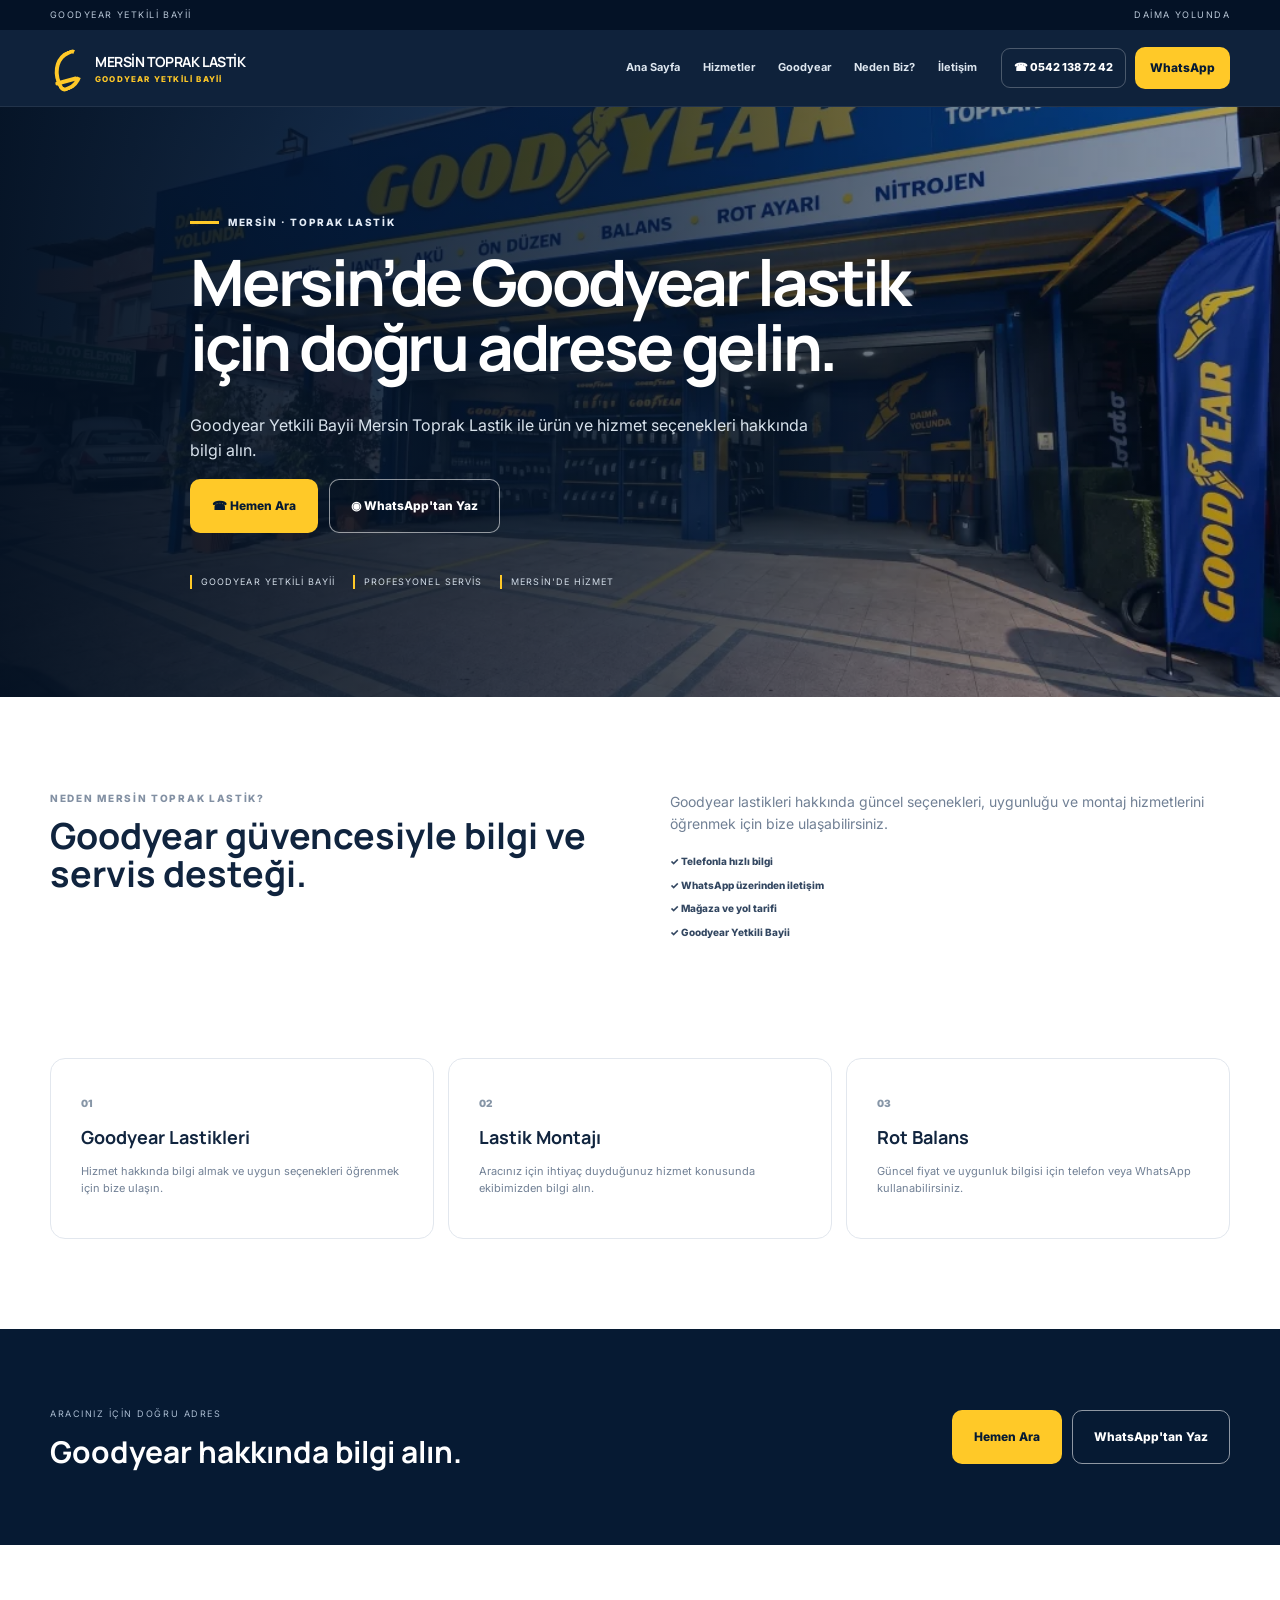
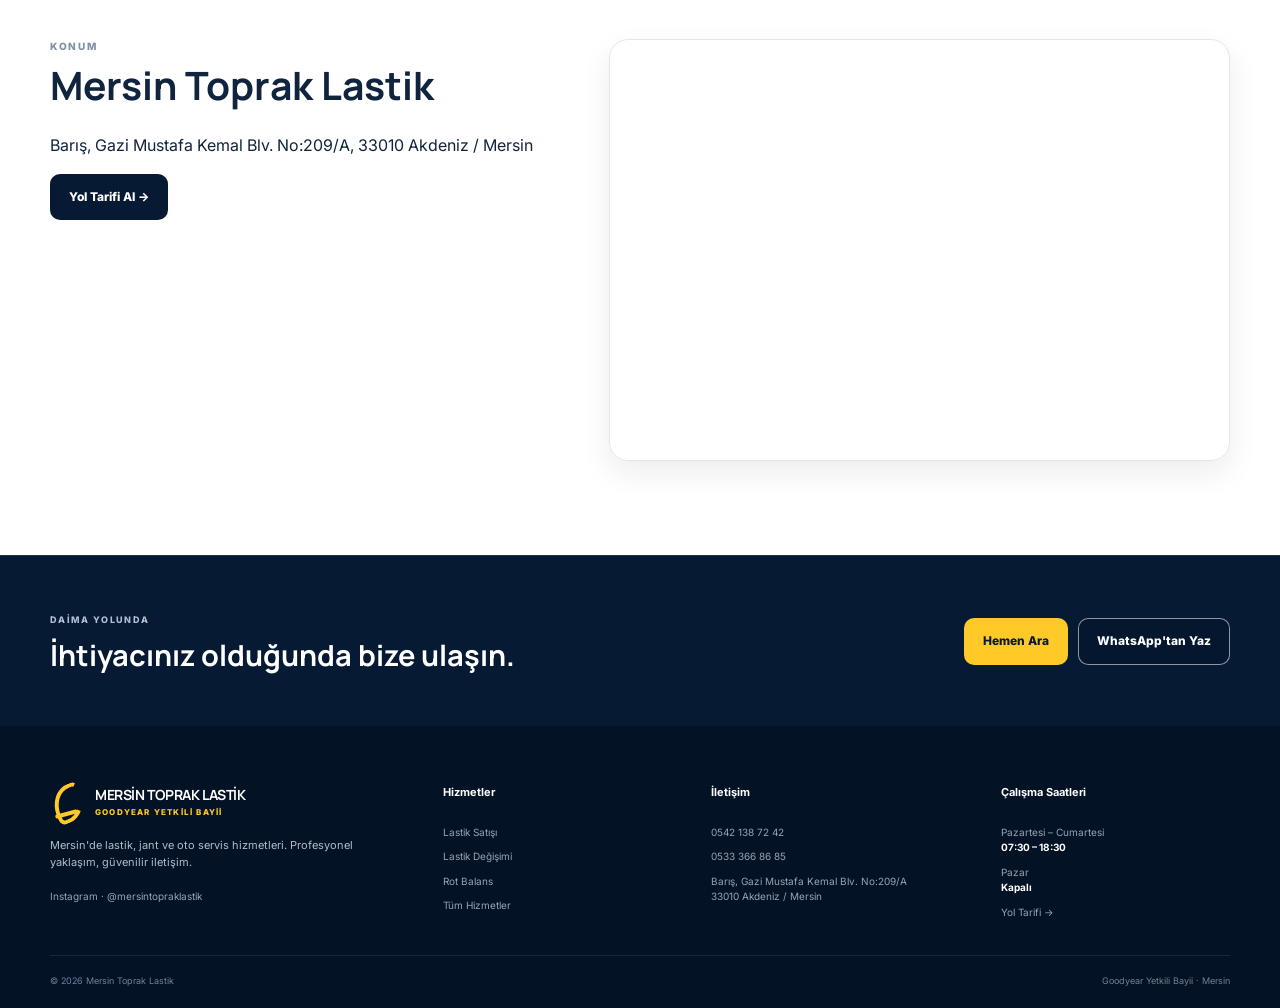
==== goodyear-lastik/index.html @ 5b8c833a "Mersin Toprak Lastik web sitesi" ====
<!doctype html><html lang="tr"><head>
<meta charset="utf-8">
<meta name="viewport" content="width=device-width, initial-scale=1">
<meta name="theme-color" content="#061A33">
<meta name="robots" content="index,follow">
<link rel="preconnect" href="https://fonts.googleapis.com">
<link rel="preconnect" href="https://fonts.gstatic.com" crossorigin>
<link href="https://fonts.googleapis.com/css2?family=Inter:wght@400;500;600;700;800&family=Manrope:wght@600;700;800&display=swap" rel="stylesheet">
<link rel="stylesheet" href="/style.css">
<title>Mersin Goodyear Lastik | Yetkili Bayii</title><meta name="description" content="Mersin Goodyear lastik için Mersin Toprak Lastik — Goodyear Yetkili Bayii."></head><body>
<div class="topline"><div class="container topline-inner"><span>GOODYEAR YETKİLİ BAYİİ</span><span>DAİMA YOLUNDA</span></div></div>
<header class="header" id="header">
  <div class="container nav-wrap">
    <a class="brand" href="/" aria-label="Mersin Toprak Lastik ana sayfa">
      <span class="brand-badge"><span></span><i></i></span>
      <span class="brand-copy"><b>MERSİN TOPRAK LASTİK</b><small>GOODYEAR YETKİLİ BAYİİ</small></span>
    </a>
    <button class="menu-btn" type="button" aria-controls="mainNav" aria-expanded="false" aria-label="Menüyü aç/kapat">☰</button>
    <nav class="nav" id="mainNav" aria-label="Ana menü">
      <a href="/#anasayfa">Ana Sayfa</a>
      <a href="/#hizmetler">Hizmetler</a>
      <a href="/#markalar">Goodyear</a>
      <a href="/#neden-biz">Neden Biz?</a>
      <a href="/#iletisim">İletişim</a>
    </nav>
    <div class="nav-ctas"><a class="phone-mini track-cta" data-cta="phone" href="tel:+905421387242">☎ 0542 138 72 42</a><a class="btn btn-yellow btn-sm track-cta" data-cta="whatsapp" href="https://wa.me/905421387242" target="_blank" rel="noopener">WhatsApp</a></div>
  </div>
</header>

<main>
<section class="lp-hero"><div class="lp-bg"></div><div class="lp-overlay"></div><div class="container lp-content"><span class="eyebrow"><i></i> MERSİN · TOPRAK LASTİK</span><h1>Mersin’de Goodyear lastik için doğru adrese gelin.</h1><p>Goodyear Yetkili Bayii Mersin Toprak Lastik ile ürün ve hizmet seçenekleri hakkında bilgi alın.</p><div class="hero-actions"><a class="btn btn-yellow btn-xl track-cta" data-cta="phone" href="tel:+905421387242">☎ Hemen Ara</a><a class="btn btn-ghost btn-xl track-cta" data-cta="whatsapp" href="https://wa.me/905421387242" target="_blank" rel="noopener">◉ WhatsApp'tan Yaz</a></div><div class="lp-proof"><span>GOODYEAR YETKİLİ BAYİİ</span><span>PROFESYONEL SERVİS</span><span>MERSİN'DE HİZMET</span></div></div></section>
<section class="lp-section section"><div class="container lp-two"><div><span class="kicker">NEDEN MERSİN TOPRAK LASTİK?</span><h2>Goodyear güvencesiyle bilgi ve servis desteği.</h2></div><div><p>Goodyear lastikleri hakkında güncel seçenekleri, uygunluğu ve montaj hizmetlerini öğrenmek için bize ulaşabilirsiniz.</p><div class="detail-list"><span>✓ Telefonla hızlı bilgi</span><span>✓ WhatsApp üzerinden iletişim</span><span>✓ Mağaza ve yol tarifi</span><span>✓ Goodyear Yetkili Bayii</span></div></div></div></section>
<section class="lp-services"><div class="container"><div class="lp-service-grid"><div><span>01</span><h3>Goodyear Lastikleri</h3><p>Hizmet hakkında bilgi almak ve uygun seçenekleri öğrenmek için bize ulaşın.</p></div><div><span>02</span><h3>Lastik Montajı</h3><p>Aracınız için ihtiyaç duyduğunuz hizmet konusunda ekibimizden bilgi alın.</p></div><div><span>03</span><h3>Rot Balans</h3><p>Güncel fiyat ve uygunluk bilgisi için telefon veya WhatsApp kullanabilirsiniz.</p></div></div></div></section>
<section class="lp-cta"><div class="container"><div><span>ARACINIZ İÇİN DOĞRU ADRES</span><h2>Goodyear hakkında bilgi alın.</h2></div><div class="quick-cta-actions"><a class="btn btn-yellow btn-xl track-cta" data-cta="phone" href="tel:+905421387242">Hemen Ara</a><a class="btn btn-ghost btn-xl track-cta" data-cta="whatsapp" href="https://wa.me/905421387242" target="_blank" rel="noopener">WhatsApp'tan Yaz</a></div></div></section>
<section class="contact section"><div class="container contact-wrap"><div class="contact-copy"><span class="kicker">KONUM</span><h2>Mersin Toprak Lastik</h2><p>Barış, Gazi Mustafa Kemal Blv. No:209/A, 33010 Akdeniz / Mersin</p><a class="btn btn-navy" href="https://www.google.com/maps/dir/?api=1&destination=Bar%C4%B1%C5%9F%2C%20Gazi%20Mustafa%20Kemal%20Blv.%20No%3A209%2FA%2C%20Akdeniz%2FMersin" target="_blank" rel="noopener">Yol Tarifi Al →</a></div><div class="map-frame"><iframe title="Mersin Toprak Lastik konum haritası" src="https://www.google.com/maps?q=Bar%C4%B1%C5%9F%2C%20Gazi%20Mustafa%20Kemal%20Blv.%20No%3A209%2FA%2C%20Akdeniz%2FMersin&output=embed" loading="lazy"></iframe></div></div></section>
</main>
<section class="quick-cta"><div class="container quick-cta-inner"><div><span>DAİMA YOLUNDA</span><h2>İhtiyacınız olduğunda bize ulaşın.</h2></div><div class="quick-cta-actions"><a class="btn btn-yellow track-cta" data-cta="phone" href="tel:+905421387242">Hemen Ara</a><a class="btn btn-ghost track-cta" data-cta="whatsapp" href="https://wa.me/905421387242" target="_blank" rel="noopener">WhatsApp'tan Yaz</a></div></div></section>
<footer class="footer"><div class="container footer-grid">
  <div class="footer-main"><a class="brand" href="/"><span class="brand-badge"><span></span><i></i></span><span class="brand-copy"><b>MERSİN TOPRAK LASTİK</b><small>GOODYEAR YETKİLİ BAYİİ</small></span></a><p>Mersin'de lastik, jant ve oto servis hizmetleri. Profesyonel yaklaşım, güvenilir iletişim.</p><a class="ig" href="https://www.instagram.com/mersintopraklastik/" target="_blank" rel="noopener">Instagram · @mersintopraklastik</a></div>
  <div><h4>Hizmetler</h4><a href="/lastikci/">Lastik Satışı</a><a href="/lastik-degisimi/">Lastik Değişimi</a><a href="/rot-balans/">Rot Balans</a><a href="/#hizmetler">Tüm Hizmetler</a></div>
  <div><h4>İletişim</h4><a href="tel:+905421387242">0542 138 72 42</a><a href="tel:+905333668685">0533 366 86 85</a><span>Barış, Gazi Mustafa Kemal Blv. No:209/A<br>33010 Akdeniz / Mersin</span></div>
  <div><h4>Çalışma Saatleri</h4><span>Pazartesi – Cumartesi<br><b>07:30 – 18:30</b></span><span>Pazar<br><b>Kapalı</b></span><a href="/iletisim/">Yol Tarifi →</a></div>
</div><div class="container footer-bottom"><span>© 2026 Mersin Toprak Lastik</span><span>Goodyear Yetkili Bayii · Mersin</span></div></footer>
<div class="mobile-bar"><a class="track-cta" data-cta="phone" href="tel:+905421387242"><b>☎</b>Ara</a><a class="track-cta" data-cta="whatsapp" href="https://wa.me/905421387242" target="_blank" rel="noopener"><b>◉</b>WhatsApp</a><a class="track-cta" data-cta="directions" href="https://www.google.com/maps/dir/?api=1&destination=Bar%C4%B1%C5%9F%2C%20Gazi%20Mustafa%20Kemal%20Blv.%20No%3A209%2FA%2C%20Akdeniz%2FMersin" target="_blank" rel="noopener"><b>⌖</b>Yol Tarifi</a></div>
<script src="/script.js" defer></script>
</body></html>
---- style.css ----
:root{--navy:#061A33;--navy-2:#092948;--blue:#0E4D83;--yellow:#FFC928;--cream:#F7F8FA;--ink:#10243E;--muted:#718095;--line:#E2E7EE;--white:#fff;--radius:20px;--shadow:0 18px 55px rgba(6,26,51,.09)}
*{box-sizing:border-box}html{scroll-behavior:smooth}body{margin:0;font-family:Inter,Arial,sans-serif;color:var(--ink);background:#fff;line-height:1.55}a{text-decoration:none;color:inherit}img{max-width:100%;display:block}.container{width:min(1180px,calc(100% - 48px));margin:auto}.topline{background:#041226;color:#b9c7d7;font-size:9px;letter-spacing:.16em;text-transform:uppercase}.topline-inner{height:30px;display:flex;justify-content:space-between;align-items:center}.header{position:sticky;top:0;z-index:1000;background:rgba(6,26,51,.96);backdrop-filter:blur(15px);border-bottom:1px solid rgba(255,255,255,.08)}.nav-wrap{min-height:76px;display:flex;align-items:center;gap:24px}.brand{display:flex;align-items:center;gap:11px;color:#fff;min-width:max-content}.brand-badge{width:34px;height:34px;display:block;position:relative}.brand-badge:before{content:"";position:absolute;width:23px;height:29px;left:3px;top:1px;border:4px solid var(--yellow);border-right-color:transparent;border-radius:70% 20% 70% 20%;transform:rotate(-22deg)}.brand-badge span{position:absolute;width:23px;height:4px;background:var(--yellow);bottom:2px;left:5px;border-radius:10px;transform:rotate(-15deg)}.brand-badge i{display:none}.brand-copy{display:flex;flex-direction:column}.brand-copy b{font-family:Manrope,sans-serif;font-size:14px;letter-spacing:-.03em}.brand-copy small{font-size:8px;letter-spacing:.15em;color:var(--yellow);font-weight:800}.nav{margin-left:auto;display:flex;align-items:center;gap:23px}.nav a{color:#dde6ef;font-size:11px;font-weight:700;padding:29px 0;position:relative}.nav a:after{content:"";position:absolute;bottom:0;left:0;width:0;height:3px;background:var(--yellow);transition:.25s}.nav a:hover:after{width:100%}.nav-ctas{display:flex;gap:9px;align-items:center}.phone-mini{color:#fff;border:1px solid rgba(255,255,255,.25);padding:10px 12px;border-radius:9px;font-size:11px;font-weight:800;white-space:nowrap}.btn{display:inline-flex;align-items:center;justify-content:center;gap:8px;border:1px solid transparent;border-radius:10px;padding:13px 18px;font-size:12px;font-weight:800;transition:.2s;cursor:pointer}.btn:hover{transform:translateY(-2px)}.btn-sm{padding:11px 14px}.btn-xl{min-height:54px;padding:15px 21px}.btn-yellow{background:var(--yellow);color:#061A33}.btn-yellow:hover{background:#ffd644}.btn-ghost{color:#fff;border-color:rgba(255,255,255,.55);background:rgba(0,0,0,.08)}.btn-ghost:hover{background:rgba(255,255,255,.1)}.btn-navy{background:var(--navy);color:#fff}.btn-outline-navy{border-color:#cbd4df;color:var(--navy);background:#fff}.menu-btn{display:none;background:none;border:0;color:#fff;font-size:24px}.section{padding:94px 0}.kicker{display:block;font-size:10px;letter-spacing:.17em;font-weight:800;color:#8290a3;margin-bottom:10px}.kicker.light{color:#c5d2e2}.section-top{display:flex;align-items:end;justify-content:space-between;gap:50px;margin-bottom:38px}.section-top>div{max-width:690px}.section-top h2,.section-heading h2{font-family:Manrope,sans-serif;font-size:40px;line-height:1.05;letter-spacing:-.04em;margin:0}.section-top h2 span{color:#74839a}.section-top>p{max-width:420px;color:var(--muted);font-size:13px;margin:0}.section-top.center{align-items:center}.text-link{display:inline-flex;gap:9px;margin-top:18px;font-size:12px;font-weight:800}.text-link b{color:#0b5a93}.hero{min-height:700px;position:relative;overflow:hidden;background:var(--navy)}.hero-bg{position:absolute;inset:0;background:url('/assets/toprak-lastik-cephe.webp') center/cover no-repeat;transform:scale(1.025)}.hero-shade{position:absolute;inset:0;background:linear-gradient(90deg,rgba(3,16,33,.98) 0%,rgba(4,20,40,.93) 34%,rgba(4,20,40,.58) 60%,rgba(4,20,40,.18) 100%)}.hero-inner{position:relative;z-index:2;min-height:700px;display:flex;align-items:center}.hero-copy{max-width:720px;color:#fff;padding:76px 0}.eyebrow{display:inline-flex;gap:9px;align-items:center;font-size:10px;letter-spacing:.16em;font-weight:800;color:#e3ebf5;margin-bottom:18px}.eyebrow i{display:block;width:29px;height:3px;background:var(--yellow)}.hero h1{font-family:Manrope,sans-serif;font-size:clamp(48px,6vw,76px);line-height:.98;letter-spacing:-.06em;margin:0 0 23px}.hero h1 span{color:var(--yellow)}.hero p{font-size:16px;color:#d9e3ee;max-width:630px;margin:0 0 28px}.hero-actions{display:flex;gap:11px;flex-wrap:wrap}.hero-trust{display:grid;grid-template-columns:repeat(4,1fr);gap:10px;max-width:720px;margin-top:48px}.hero-trust div{display:flex;gap:9px;align-items:center;font-size:9px;color:#d6e0eb}.hero-trust b{font-size:10px;color:var(--yellow);border-bottom:1px solid rgba(255,255,255,.25);padding-bottom:3px}.hero-note{position:absolute;z-index:3;bottom:22px;left:50%;transform:translateX(-50%);color:#c5d1df;font-size:8px;letter-spacing:.22em;display:flex;align-items:center;gap:10px}.hero-note b{color:var(--yellow);font-size:15px}.intro{padding:55px 0;border-bottom:1px solid var(--line)}.intro-grid{display:grid;grid-template-columns:70px 1.2fr 1fr;align-items:center;gap:32px}.intro-number{font-family:Manrope;font-size:43px;color:#d5dde6;font-weight:800}.intro h2{font-family:Manrope;font-size:31px;line-height:1.1;letter-spacing:-.03em;margin:0}.intro h2 span{color:#77869a}.intro p{color:var(--muted);font-size:13px;margin:0}.service-grid{display:grid;grid-template-columns:repeat(4,1fr);gap:14px}.service-card{min-height:266px;border:1px solid var(--line);border-radius:15px;padding:24px 21px;display:flex;flex-direction:column;background:#fff;box-shadow:0 9px 27px rgba(5,28,52,.04);transition:.24s;position:relative;overflow:hidden}.service-card:before{content:"";position:absolute;left:0;top:0;width:100%;height:3px;background:transparent}.service-card:hover{transform:translateY(-6px);box-shadow:var(--shadow);border-color:#d1d9e3}.service-card.service-main:before{background:var(--yellow)}.service-card.dark{background:var(--navy);color:#fff;border-color:var(--navy)}.service-card.dark:before{background:var(--yellow)}.card-no{position:absolute;top:19px;right:18px;color:#a1adbd;font-size:9px;font-weight:800}.service-card.dark .card-no{color:#6f839c}.service-icon{width:48px;height:48px;border-radius:14px;background:#eef3f7;color:var(--navy);display:grid;place-items:center;font-size:22px;margin-bottom:20px}.service-card.dark .service-icon{background:#163653;color:var(--yellow)}.service-card h3{font-family:Manrope;font-size:17px;line-height:1.12;margin:0 0 9px}.service-card p{font-size:11px;color:var(--muted);line-height:1.55;margin:0}.service-card.dark p{color:#bfccdb}.card-link{margin-top:auto;padding-top:20px;font-size:10px;font-weight:800}.service-card.dark .card-link{color:var(--yellow)}.brand-showcase{background:var(--navy);color:#fff;overflow:hidden}.brand-grid{display:grid;grid-template-columns:1fr 1fr;min-height:470px}.brand-left{padding:88px 0}.gy-logo{font-family:Arial,sans-serif;font-weight:900;font-style:italic;font-size:70px;letter-spacing:-.07em;color:var(--yellow);line-height:1}.gy-logo span{font-size:11px;vertical-align:top}.brand-left h2{font-family:Manrope;font-size:35px;line-height:1.06;margin:12px 0}.brand-left h2 span{color:#91a1b3}.brand-left p{font-size:13px;color:#cad5e1;max-width:520px;margin-bottom:25px}.brand-art{position:relative;display:flex;align-items:center;justify-content:center;overflow:hidden;background:radial-gradient(circle at center,rgba(255,201,40,.1),transparent 48%),linear-gradient(125deg,#092541,#0b345d)}.rings span{position:absolute;border:1px solid rgba(255,255,255,.12);border-radius:50%;width:230px;height:230px}.rings span:nth-child(2){width:360px;height:360px}.rings span:nth-child(3){width:500px;height:500px}.brand-tag{position:relative;z-index:2;text-align:center;font-size:12px;letter-spacing:.16em;color:#cfdae6}.brand-tag b{font-family:Manrope;font-size:28px;color:#fff;letter-spacing:-.04em}.why{background:#f6f8fb}.why-grid{display:grid;grid-template-columns:repeat(4,1fr);border-top:1px solid var(--line);border-bottom:1px solid var(--line)}.why-item{padding:31px 23px;border-right:1px solid var(--line)}.why-item:last-child{border-right:0}.why-item>b{color:#8d9aae;font-size:10px}.why-item h3{font-family:Manrope;font-size:16px;margin:10px 0 6px}.why-item p{font-size:11px;color:var(--muted);margin:0}.campaigns{background:#fff;padding-top:50px}.campaign-card{position:relative;overflow:hidden;min-height:260px;border-radius:22px;background:linear-gradient(100deg,#071d38,#0f3d67);padding:50px 58px;display:flex;justify-content:space-between;align-items:center;gap:25px;color:#fff}.campaign-card:after{content:"";position:absolute;width:460px;height:460px;border:80px solid rgba(255,201,40,.06);border-radius:50%;right:-210px;top:-200px}.campaign-card h2{font-family:Manrope;font-size:35px;line-height:1.05;margin:0}.campaign-card h2 span{color:var(--yellow)}.campaign-card p{font-size:13px;color:#c5d3e2;max-width:590px}.story{background:#fff}.story-grid{display:grid;grid-template-columns:1.3fr .7fr;background:#f4f6f9;border-radius:21px;overflow:hidden}.story-photo{position:relative;min-height:470px}.story-photo img{width:100%;height:100%;object-fit:cover}.photo-label{position:absolute;left:18px;bottom:18px;background:rgba(6,26,51,.92);color:#fff;padding:10px 13px;border-radius:8px;font-size:9px;letter-spacing:.13em;font-weight:800}.story-copy{padding:55px 43px;display:flex;flex-direction:column;justify-content:center}.story-copy h3{font-family:Manrope;font-size:33px;line-height:1.06;margin:0 0 14px}.story-copy p{font-size:13px;color:var(--muted)}.detail-list{display:grid;gap:8px;margin:20px 0 24px}.detail-list span{font-size:10px;font-weight:800;color:#334761}.reviews{background:#f7f9fb}.review-layout{display:grid;grid-template-columns:.75fr 1.25fr;gap:20px;align-items:stretch}.review-layout>div:first-child{padding:22px 0}.review-layout h2{font-family:Manrope;font-size:36px;line-height:1.05;margin:0 0 15px}.review-layout h2 span{color:#77869a}.review-layout p{font-size:13px;color:var(--muted);max-width:450px}.review-visual{display:grid;grid-template-columns:1fr 1.5fr;min-height:250px;border-radius:18px;overflow:hidden;background:#fff;border:1px solid var(--line)}.review-score{padding:35px;background:var(--yellow);display:flex;flex-direction:column;justify-content:center}.review-score strong{font-size:16px}.review-score span{font-size:29px;letter-spacing:3px;margin:5px 0}.review-score small{font-size:9px;color:#43516a}.review-quote{background:var(--navy);color:#fff;padding:35px;font-family:Manrope;font-size:28px;line-height:1.1}.review-quote b{font-size:25px}.review-quote a{display:inline-block;color:var(--yellow);font:800 11px Inter;margin-top:18px}.contact{background:#fff}.contact-wrap{display:grid;grid-template-columns:.9fr 1.1fr;gap:50px;align-items:stretch}.contact-copy h2{font-family:Manrope;font-size:39px;line-height:1.05;margin:0 0 27px}.contact-copy h2 span{color:#7a8798}.contact-stack{display:grid;gap:20px}.contact-stack>div{display:flex;gap:13px}.contact-stack>b,.contact-stack>div>b{width:38px;height:38px;flex:none;border-radius:11px;background:#edf2f6;display:grid;place-items:center;color:var(--navy);font-weight:800}.contact-stack span{font-size:12px;color:var(--muted);display:flex;flex-direction:column}.contact-stack strong{font-size:11px;color:var(--ink);margin-bottom:3px}.contact-stack a{display:block}.contact-actions{display:flex;gap:10px;margin-top:25px;flex-wrap:wrap}.map-frame{position:relative;min-height:420px;border-radius:19px;overflow:hidden;border:1px solid var(--line);box-shadow:0 12px 30px rgba(6,26,51,.08)}.map-frame iframe{border:0;width:100%;height:100%;min-height:420px;display:block}.map-link{position:absolute;left:15px;right:15px;bottom:15px;background:#fff;color:var(--navy);padding:12px;border-radius:9px;font-size:10px;font-weight:800;text-align:center;box-shadow:0 7px 20px rgba(0,0,0,.12)}.quick-cta{background:var(--navy);color:#fff;border-top:1px solid rgba(255,255,255,.1)}.quick-cta-inner{min-height:170px;display:flex;align-items:center;justify-content:space-between;gap:30px}.quick-cta span{font-size:9px;letter-spacing:.16em;color:#aebfd2;font-weight:800}.quick-cta h2{font-family:Manrope;font-size:29px;margin:4px 0 0}.quick-cta-actions{display:flex;gap:10px;flex-wrap:wrap}.footer{background:#041226;color:#aebdcd;padding:58px 0 20px}.footer-grid{display:grid;grid-template-columns:1.55fr 1fr 1.1fr 1fr;gap:38px}.footer-main .brand{margin-bottom:18px}.footer-main p{font-size:11px;max-width:310px}.ig{font-size:10px;color:#dbe3ed}.footer h4{font-size:11px;color:#fff;margin:0 0 14px}.footer-grid>div:not(:first-child){display:flex;flex-direction:column;gap:9px}.footer-grid a,.footer-grid span{font-size:10px;color:#93a5b9}.footer-grid a:hover{color:var(--yellow)}.footer-grid span b{color:#fff}.footer-bottom{display:flex;justify-content:space-between;border-top:1px solid rgba(255,255,255,.09);padding-top:18px;margin-top:35px;font-size:9px;color:#6f8299}.mobile-bar{display:none}.page-hero{padding:110px 0 90px;background:linear-gradient(115deg,#061A33,#103b63);color:#fff}.page-hero h1{font-family:Manrope;font-size:52px;line-height:1.02;margin:0}.page-hero p{color:#ced9e6}.lp-hero{position:relative;min-height:590px;background:var(--navy);color:#fff;overflow:hidden}.lp-bg{position:absolute;inset:0;background:url('/assets/toprak-lastik-cephe.webp') center/cover no-repeat}.lp-overlay{position:absolute;inset:0;background:linear-gradient(90deg,rgba(3,16,33,.97),rgba(5,24,47,.76),rgba(5,24,47,.28))}.lp-content{position:relative;z-index:2;min-height:590px;display:flex;flex-direction:column;justify-content:center;align-items:flex-start;max-width:900px;margin:auto}.lp-content h1{font-family:Manrope;font-size:clamp(42px,5vw,64px);line-height:1.02;letter-spacing:-.05em;margin:0 0 18px;max-width:820px}.lp-content>p{font-size:16px;color:#d8e2ec;max-width:650px}.lp-proof{display:flex;gap:18px;flex-wrap:wrap;margin-top:42px}.lp-proof span{font-size:9px;letter-spacing:.12em;color:#d2dce7;border-left:2px solid var(--yellow);padding-left:9px}.lp-section{background:#fff}.lp-two{display:grid;grid-template-columns:1fr 1fr;gap:60px}.lp-two h2{font-family:Manrope;font-size:36px;line-height:1.07;margin:0}.lp-two p{font-size:14px;color:var(--muted);margin-top:0}.lp-services{padding:0 0 90px}.lp-service-grid{display:grid;grid-template-columns:repeat(3,1fr);gap:14px}.lp-service-grid>div{border:1px solid var(--line);padding:30px;border-radius:15px;background:#fff}.lp-service-grid span{font-size:10px;color:#8796a7;font-weight:900}.lp-service-grid h3{font-family:Manrope;font-size:18px;margin:10px 0}.lp-service-grid p{font-size:11px;color:var(--muted)}.lp-cta{background:var(--navy);color:#fff;padding:70px 0}.lp-cta>.container{display:flex;justify-content:space-between;align-items:center;gap:30px}.lp-cta span{font-size:9px;letter-spacing:.17em;color:#a9bbd0}.lp-cta h2{font-family:Manrope;font-size:30px;margin:5px 0 0}.lp-cta .btn-ghost{background:transparent}
.reveal{opacity:0;transform:translateY(20px);transition:opacity .65s ease,transform .65s ease}.reveal.is-visible{opacity:1;transform:none}
@media(max-width:1080px){.nav{gap:14px}.nav a{font-size:10px}.phone-mini{display:none}.service-grid{grid-template-columns:repeat(3,1fr)}.hero-trust{grid-template-columns:repeat(2,1fr);max-width:500px}.footer-grid{grid-template-columns:1.4fr 1fr 1fr 1fr}}
@media(max-width:820px){.container{width:min(100% - 32px,680px)}.topline{display:none}.nav-wrap{min-height:66px}.nav{position:absolute;top:66px;left:12px;right:12px;background:var(--navy);display:none;flex-direction:column;align-items:stretch;gap:0;border:1px solid rgba(255,255,255,.1);border-radius:0 0 14px 14px;padding:8px 14px;box-shadow:0 18px 30px rgba(0,0,0,.25)}.nav.open{display:flex}.nav a{padding:14px 2px}.nav a:after{display:none}.menu-btn{display:block;margin-left:auto}.nav-ctas{display:none}.hero,.hero-inner{min-height:700px}.hero-bg{background-position:65% center}.hero-copy{padding:65px 0 90px}.hero h1{font-size:44px}.hero p{font-size:14px}.hero-trust{margin-top:35px}.intro-grid,.lp-two{grid-template-columns:1fr;gap:10px}.intro-number{font-size:29px}.intro p{max-width:580px}.section{padding:72px 0}.section-top{display:grid;gap:12px}.section-top h2{font-size:32px}.service-grid{grid-template-columns:repeat(2,1fr)}.brand-grid{grid-template-columns:1fr}.brand-left{padding:62px 0}.brand-art{min-height:270px}.why-grid{grid-template-columns:1fr 1fr}.why-item:nth-child(2){border-right:0}.why-item:nth-child(-n+2){border-bottom:1px solid var(--line)}.campaign-card{padding:40px 27px;flex-direction:column;align-items:flex-start}.story-grid{grid-template-columns:1fr}.story-photo{min-height:340px}.review-layout,.contact-wrap{grid-template-columns:1fr}.review-visual{min-height:240px}.quick-cta-inner{padding:34px 0;flex-direction:column;align-items:flex-start}.footer-grid{grid-template-columns:1fr 1fr}.lp-hero,.lp-content{min-height:650px}.lp-content h1{font-size:42px}.lp-service-grid{grid-template-columns:1fr}.lp-cta>.container{flex-direction:column;align-items:flex-start}.mobile-bar{position:fixed;display:grid;grid-template-columns:repeat(3,1fr);left:0;right:0;bottom:0;z-index:2000;padding:7px 7px calc(7px + env(safe-area-inset-bottom));gap:5px;background:#fff;box-shadow:0 -9px 25px rgba(0,0,0,.16)}.mobile-bar a{background:#edf2f6;color:var(--navy);border-radius:9px;text-align:center;padding:8px 3px;font-size:9px;font-weight:800}.mobile-bar a:nth-child(2){background:var(--yellow)}.mobile-bar b{display:block;font-size:15px;margin-bottom:1px}}
@media(max-width:520px){.brand-copy b{font-size:11px}.brand-copy small{font-size:7px}.brand-badge{width:28px}.hero h1{font-size:37px}.hero-actions{flex-direction:column;align-items:stretch}.hero-actions .btn{width:100%}.hero-trust{gap:8px}.hero-trust div{font-size:8px}.section-top h2,.page-hero h1{font-size:28px}.service-grid{grid-template-columns:1fr}.why-grid{grid-template-columns:1fr}.why-item{border-right:0!important;border-bottom:1px solid var(--line)!important}.why-item:last-child{border-bottom:0!important}.gy-logo{font-size:49px}.brand-left h2{font-size:29px}.campaign-card h2{font-size:28px}.story-copy{padding:38px 28px}.review-layout h2{font-size:29px}.review-visual{grid-template-columns:1fr}.review-quote{min-height:170px}.contact-copy h2{font-size:30px}.map-frame,.map-frame iframe{min-height:330px}.footer-grid{grid-template-columns:1fr}.footer-bottom{padding-bottom:62px;flex-direction:column;gap:7px}.lp-content h1{font-size:36px}.lp-proof{display:grid;gap:9px}.lp-service-grid>div{padding:25px}.lp-two h2{font-size:29px}}
@media(prefers-reduced-motion:reduce){html{scroll-behavior:auto}.reveal{opacity:1;transform:none;transition:none}.service-card,.btn{transition:none}}
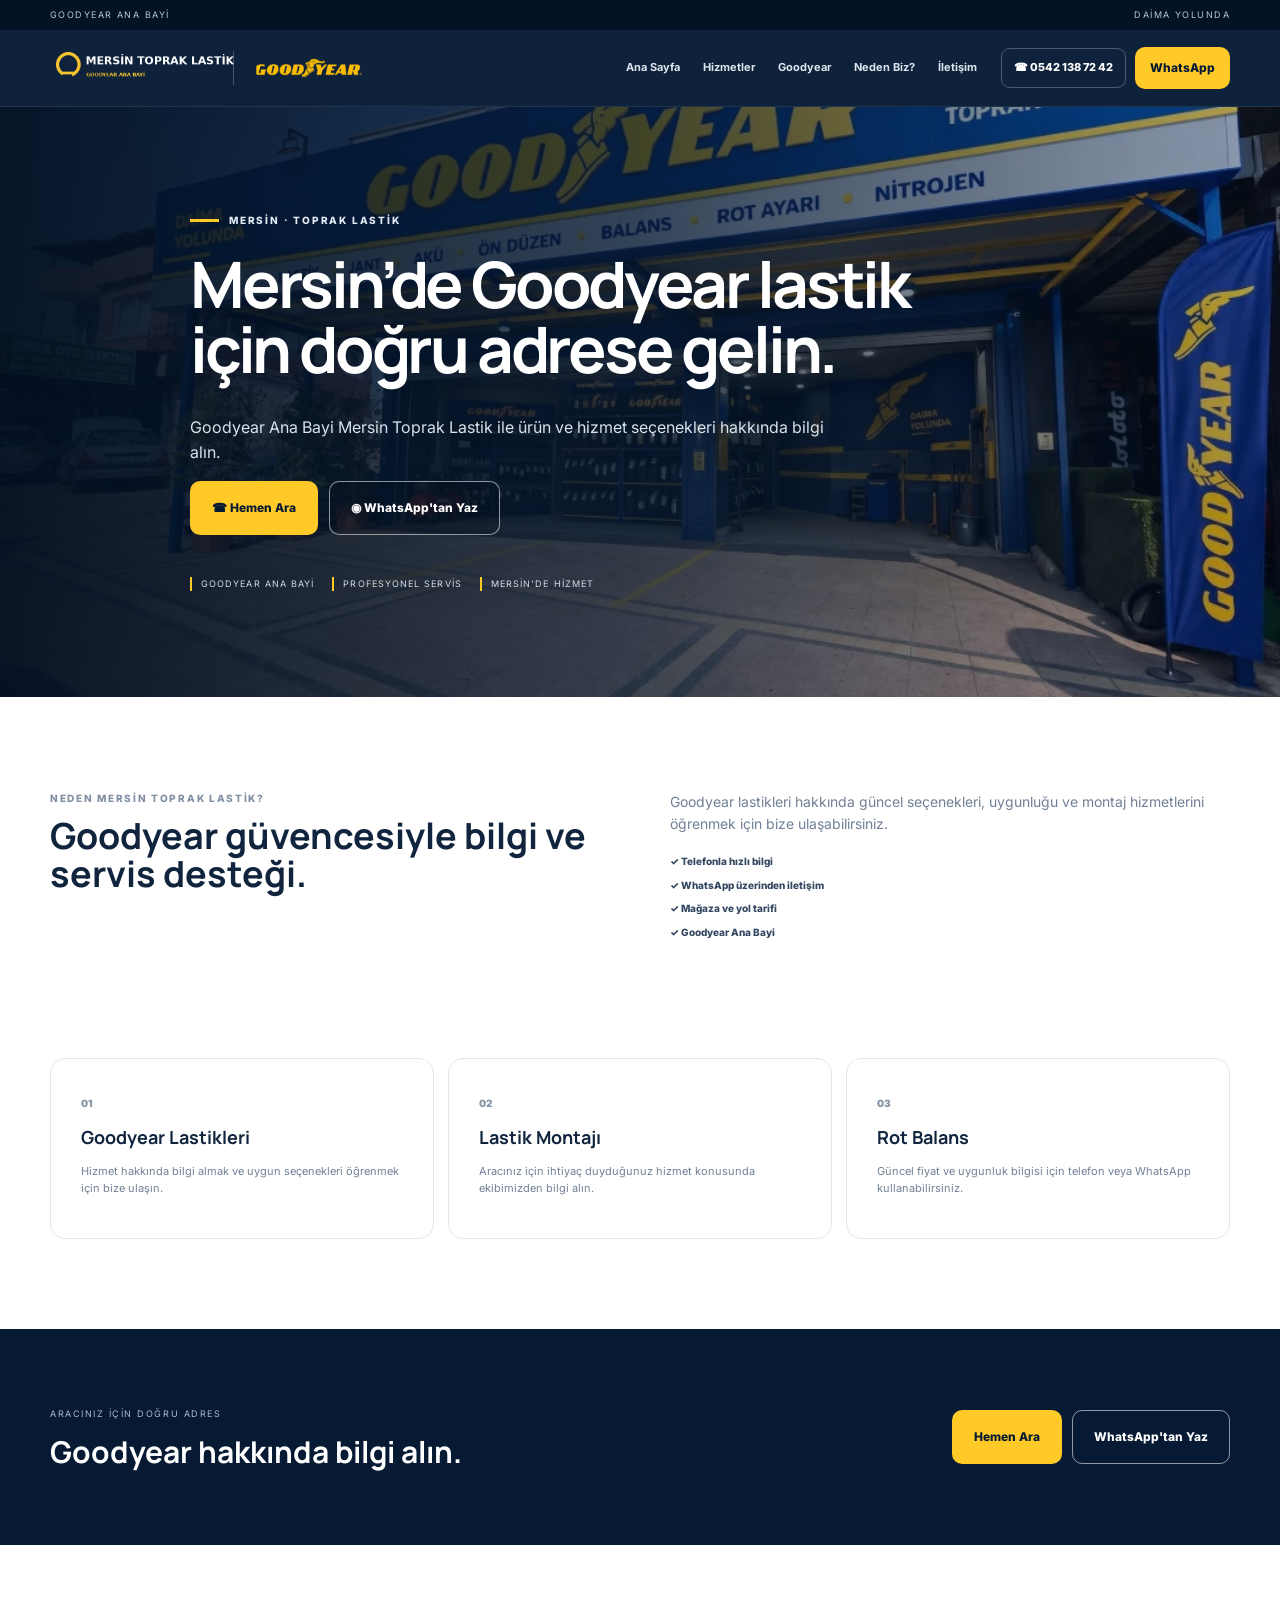
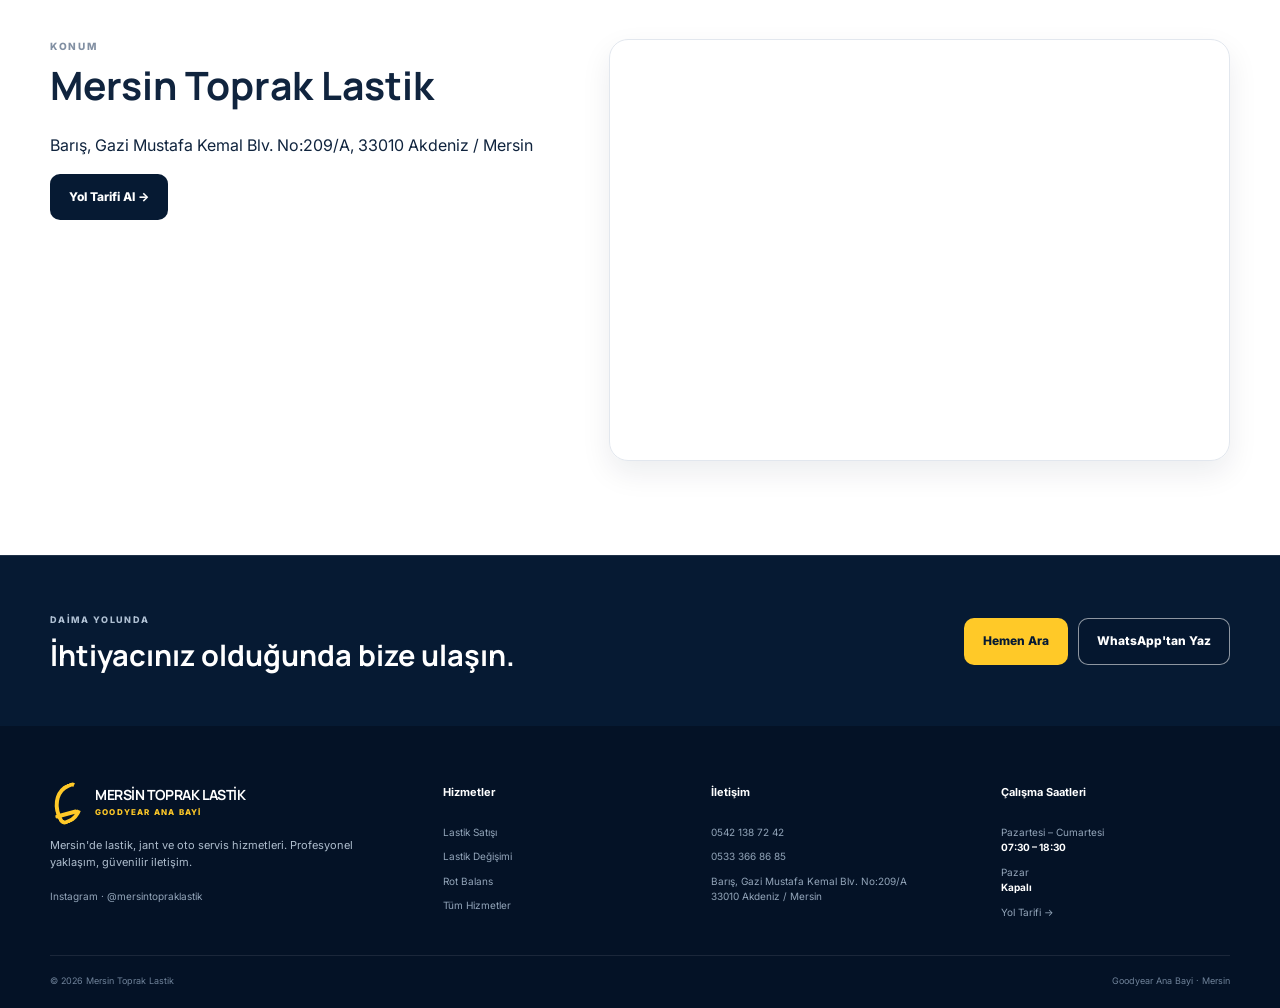
==== commit 614b99b6: "Birleşik Goodyear bayi logosu ve site güncellemeleri" ====
--- a/goodyear-lastik/index.html
+++ b/goodyear-lastik/index.html
@@ -7,14 +7,22 @@
 <link rel="preconnect" href="https://fonts.gstatic.com" crossorigin>
 <link href="https://fonts.googleapis.com/css2?family=Inter:wght@400;500;600;700;800&family=Manrope:wght@600;700;800&display=swap" rel="stylesheet">
 <link rel="stylesheet" href="/style.css">
-<title>Mersin Goodyear Lastik | Yetkili Bayii</title><meta name="description" content="Mersin Goodyear lastik için Mersin Toprak Lastik — Goodyear Yetkili Bayii."></head><body>
-<div class="topline"><div class="container topline-inner"><span>GOODYEAR YETKİLİ BAYİİ</span><span>DAİMA YOLUNDA</span></div></div>
+<link rel="preload" as="image" href="/assets/toprak-lastik-cephe.webp" fetchpriority="high">
+<link rel="canonical" href="https://www.mersintopraklastik.com.tr/goodyear-lastik/">
+<title>Mersin Goodyear Lastik | Yetkili Bayii</title><meta name="description" content="Mersin Goodyear lastik için Mersin Toprak Lastik — Goodyear Ana Bayi.">
+<meta property="og:type" content="website"><meta property="og:title" content="Mersin Goodyear Lastik | Yetkili Bayii"><meta property="og:description" content="Mersin Goodyear lastik için Mersin Toprak Lastik — Goodyear Ana Bayi."><meta property="og:url" content="https://www.mersintopraklastik.com.tr/goodyear-lastik/"><meta property="og:image" content="https://www.mersintopraklastik.com.tr/assets/toprak-lastik-cephe.webp"><meta property="og:locale" content="tr_TR">
+<script type="application/ld+json">{
+  "@context":"https://schema.org","@type":"LocalBusiness","additionalType":"https://schema.org/TireShop",
+  "name":"Mersin Toprak Lastik","telephone":["+905421387242","+905333668685"],"url":"https://www.mersintopraklastik.com.tr/goodyear-lastik/","image":"https://www.mersintopraklastik.com.tr/assets/toprak-lastik-cephe.webp",
+  "address":{"@type":"PostalAddress","streetAddress":"Barış, Gazi Mustafa Kemal Blv. No:209/A","postalCode":"33010","addressLocality":"Akdeniz","addressRegion":"Mersin","addressCountry":"TR"},
+  "areaServed":{"@type":"City","name":"Mersin"},
+  "openingHoursSpecification":[{"@type":"OpeningHoursSpecification","dayOfWeek":["Monday","Tuesday","Wednesday","Thursday","Friday","Saturday"],"opens":"07:30","closes":"18:30"}],
+  "sameAs":["https://www.instagram.com/mersintopraklastik/"]
+}</script></head><body>
+<div class="topline"><div class="container topline-inner"><span>GOODYEAR ANA BAYİ</span><span>DAİMA YOLUNDA</span></div></div>
 <header class="header" id="header">
   <div class="container nav-wrap">
-    <a class="brand" href="/" aria-label="Mersin Toprak Lastik ana sayfa">
-      <span class="brand-badge"><span></span><i></i></span>
-      <span class="brand-copy"><b>MERSİN TOPRAK LASTİK</b><small>GOODYEAR YETKİLİ BAYİİ</small></span>
-    </a>
+    <a class="brand brand-lockup" href="/" aria-label="Mersin Toprak Lastik ana sayfa"><img src="/assets/mersin-toprak-goodyear-lockup.png" alt="Mersin Toprak Lastik - Goodyear Ana Bayi"></a>
     <button class="menu-btn" type="button" aria-controls="mainNav" aria-expanded="false" aria-label="Menüyü aç/kapat">☰</button>
     <nav class="nav" id="mainNav" aria-label="Ana menü">
       <a href="/#anasayfa">Ana Sayfa</a>
@@ -28,19 +36,19 @@
 </header>
 
 <main>
-<section class="lp-hero"><div class="lp-bg"></div><div class="lp-overlay"></div><div class="container lp-content"><span class="eyebrow"><i></i> MERSİN · TOPRAK LASTİK</span><h1>Mersin’de Goodyear lastik için doğru adrese gelin.</h1><p>Goodyear Yetkili Bayii Mersin Toprak Lastik ile ürün ve hizmet seçenekleri hakkında bilgi alın.</p><div class="hero-actions"><a class="btn btn-yellow btn-xl track-cta" data-cta="phone" href="tel:+905421387242">☎ Hemen Ara</a><a class="btn btn-ghost btn-xl track-cta" data-cta="whatsapp" href="https://wa.me/905421387242" target="_blank" rel="noopener">◉ WhatsApp'tan Yaz</a></div><div class="lp-proof"><span>GOODYEAR YETKİLİ BAYİİ</span><span>PROFESYONEL SERVİS</span><span>MERSİN'DE HİZMET</span></div></div></section>
-<section class="lp-section section"><div class="container lp-two"><div><span class="kicker">NEDEN MERSİN TOPRAK LASTİK?</span><h2>Goodyear güvencesiyle bilgi ve servis desteği.</h2></div><div><p>Goodyear lastikleri hakkında güncel seçenekleri, uygunluğu ve montaj hizmetlerini öğrenmek için bize ulaşabilirsiniz.</p><div class="detail-list"><span>✓ Telefonla hızlı bilgi</span><span>✓ WhatsApp üzerinden iletişim</span><span>✓ Mağaza ve yol tarifi</span><span>✓ Goodyear Yetkili Bayii</span></div></div></div></section>
+<section class="lp-hero"><div class="lp-bg"></div><div class="lp-overlay"></div><div class="container lp-content"><span class="eyebrow"><i></i> MERSİN · TOPRAK LASTİK</span><h1>Mersin’de Goodyear lastik için doğru adrese gelin.</h1><p>Goodyear Ana Bayi Mersin Toprak Lastik ile ürün ve hizmet seçenekleri hakkında bilgi alın.</p><div class="hero-actions"><a class="btn btn-yellow btn-xl track-cta" data-cta="phone" href="tel:+905421387242">☎ Hemen Ara</a><a class="btn btn-ghost btn-xl track-cta" data-cta="whatsapp" href="https://wa.me/905421387242" target="_blank" rel="noopener">◉ WhatsApp'tan Yaz</a></div><div class="lp-proof"><span>GOODYEAR ANA BAYİ</span><span>PROFESYONEL SERVİS</span><span>MERSİN'DE HİZMET</span></div></div></section>
+<section class="lp-section section"><div class="container lp-two"><div><span class="kicker">NEDEN MERSİN TOPRAK LASTİK?</span><h2>Goodyear güvencesiyle bilgi ve servis desteği.</h2></div><div><p>Goodyear lastikleri hakkında güncel seçenekleri, uygunluğu ve montaj hizmetlerini öğrenmek için bize ulaşabilirsiniz.</p><div class="detail-list"><span>✓ Telefonla hızlı bilgi</span><span>✓ WhatsApp üzerinden iletişim</span><span>✓ Mağaza ve yol tarifi</span><span>✓ Goodyear Ana Bayi</span></div></div></div></section>
 <section class="lp-services"><div class="container"><div class="lp-service-grid"><div><span>01</span><h3>Goodyear Lastikleri</h3><p>Hizmet hakkında bilgi almak ve uygun seçenekleri öğrenmek için bize ulaşın.</p></div><div><span>02</span><h3>Lastik Montajı</h3><p>Aracınız için ihtiyaç duyduğunuz hizmet konusunda ekibimizden bilgi alın.</p></div><div><span>03</span><h3>Rot Balans</h3><p>Güncel fiyat ve uygunluk bilgisi için telefon veya WhatsApp kullanabilirsiniz.</p></div></div></div></section>
 <section class="lp-cta"><div class="container"><div><span>ARACINIZ İÇİN DOĞRU ADRES</span><h2>Goodyear hakkında bilgi alın.</h2></div><div class="quick-cta-actions"><a class="btn btn-yellow btn-xl track-cta" data-cta="phone" href="tel:+905421387242">Hemen Ara</a><a class="btn btn-ghost btn-xl track-cta" data-cta="whatsapp" href="https://wa.me/905421387242" target="_blank" rel="noopener">WhatsApp'tan Yaz</a></div></div></section>
 <section class="contact section"><div class="container contact-wrap"><div class="contact-copy"><span class="kicker">KONUM</span><h2>Mersin Toprak Lastik</h2><p>Barış, Gazi Mustafa Kemal Blv. No:209/A, 33010 Akdeniz / Mersin</p><a class="btn btn-navy" href="https://www.google.com/maps/dir/?api=1&destination=Bar%C4%B1%C5%9F%2C%20Gazi%20Mustafa%20Kemal%20Blv.%20No%3A209%2FA%2C%20Akdeniz%2FMersin" target="_blank" rel="noopener">Yol Tarifi Al →</a></div><div class="map-frame"><iframe title="Mersin Toprak Lastik konum haritası" src="https://www.google.com/maps?q=Bar%C4%B1%C5%9F%2C%20Gazi%20Mustafa%20Kemal%20Blv.%20No%3A209%2FA%2C%20Akdeniz%2FMersin&output=embed" loading="lazy"></iframe></div></div></section>
 </main>
 <section class="quick-cta"><div class="container quick-cta-inner"><div><span>DAİMA YOLUNDA</span><h2>İhtiyacınız olduğunda bize ulaşın.</h2></div><div class="quick-cta-actions"><a class="btn btn-yellow track-cta" data-cta="phone" href="tel:+905421387242">Hemen Ara</a><a class="btn btn-ghost track-cta" data-cta="whatsapp" href="https://wa.me/905421387242" target="_blank" rel="noopener">WhatsApp'tan Yaz</a></div></div></section>
 <footer class="footer"><div class="container footer-grid">
-  <div class="footer-main"><a class="brand" href="/"><span class="brand-badge"><span></span><i></i></span><span class="brand-copy"><b>MERSİN TOPRAK LASTİK</b><small>GOODYEAR YETKİLİ BAYİİ</small></span></a><p>Mersin'de lastik, jant ve oto servis hizmetleri. Profesyonel yaklaşım, güvenilir iletişim.</p><a class="ig" href="https://www.instagram.com/mersintopraklastik/" target="_blank" rel="noopener">Instagram · @mersintopraklastik</a></div>
+  <div class="footer-main"><a class="brand" href="/"><span class="brand-badge"><span></span><i></i></span><span class="brand-copy"><b>MERSİN TOPRAK LASTİK</b><small>GOODYEAR ANA BAYİ</small></span></a><p>Mersin'de lastik, jant ve oto servis hizmetleri. Profesyonel yaklaşım, güvenilir iletişim.</p><a class="ig" href="https://www.instagram.com/mersintopraklastik/" target="_blank" rel="noopener">Instagram · @mersintopraklastik</a></div>
   <div><h4>Hizmetler</h4><a href="/lastikci/">Lastik Satışı</a><a href="/lastik-degisimi/">Lastik Değişimi</a><a href="/rot-balans/">Rot Balans</a><a href="/#hizmetler">Tüm Hizmetler</a></div>
   <div><h4>İletişim</h4><a href="tel:+905421387242">0542 138 72 42</a><a href="tel:+905333668685">0533 366 86 85</a><span>Barış, Gazi Mustafa Kemal Blv. No:209/A<br>33010 Akdeniz / Mersin</span></div>
   <div><h4>Çalışma Saatleri</h4><span>Pazartesi – Cumartesi<br><b>07:30 – 18:30</b></span><span>Pazar<br><b>Kapalı</b></span><a href="/iletisim/">Yol Tarifi →</a></div>
-</div><div class="container footer-bottom"><span>© 2026 Mersin Toprak Lastik</span><span>Goodyear Yetkili Bayii · Mersin</span></div></footer>
+</div><div class="container footer-bottom"><span>© 2026 Mersin Toprak Lastik</span><span>Goodyear Ana Bayi · Mersin</span></div></footer>
 <div class="mobile-bar"><a class="track-cta" data-cta="phone" href="tel:+905421387242"><b>☎</b>Ara</a><a class="track-cta" data-cta="whatsapp" href="https://wa.me/905421387242" target="_blank" rel="noopener"><b>◉</b>WhatsApp</a><a class="track-cta" data-cta="directions" href="https://www.google.com/maps/dir/?api=1&destination=Bar%C4%B1%C5%9F%2C%20Gazi%20Mustafa%20Kemal%20Blv.%20No%3A209%2FA%2C%20Akdeniz%2FMersin" target="_blank" rel="noopener"><b>⌖</b>Yol Tarifi</a></div>
 <script src="/script.js" defer></script>
 </body></html>
--- a/style.css
+++ b/style.css
@@ -1,8 +1,55 @@
 
 :root{--navy:#061A33;--navy-2:#092948;--blue:#0E4D83;--yellow:#FFC928;--cream:#F7F8FA;--ink:#10243E;--muted:#718095;--line:#E2E7EE;--white:#fff;--radius:20px;--shadow:0 18px 55px rgba(6,26,51,.09)}
-*{box-sizing:border-box}html{scroll-behavior:smooth}body{margin:0;font-family:Inter,Arial,sans-serif;color:var(--ink);background:#fff;line-height:1.55}a{text-decoration:none;color:inherit}img{max-width:100%;display:block}.container{width:min(1180px,calc(100% - 48px));margin:auto}.topline{background:#041226;color:#b9c7d7;font-size:9px;letter-spacing:.16em;text-transform:uppercase}.topline-inner{height:30px;display:flex;justify-content:space-between;align-items:center}.header{position:sticky;top:0;z-index:1000;background:rgba(6,26,51,.96);backdrop-filter:blur(15px);border-bottom:1px solid rgba(255,255,255,.08)}.nav-wrap{min-height:76px;display:flex;align-items:center;gap:24px}.brand{display:flex;align-items:center;gap:11px;color:#fff;min-width:max-content}.brand-badge{width:34px;height:34px;display:block;position:relative}.brand-badge:before{content:"";position:absolute;width:23px;height:29px;left:3px;top:1px;border:4px solid var(--yellow);border-right-color:transparent;border-radius:70% 20% 70% 20%;transform:rotate(-22deg)}.brand-badge span{position:absolute;width:23px;height:4px;background:var(--yellow);bottom:2px;left:5px;border-radius:10px;transform:rotate(-15deg)}.brand-badge i{display:none}.brand-copy{display:flex;flex-direction:column}.brand-copy b{font-family:Manrope,sans-serif;font-size:14px;letter-spacing:-.03em}.brand-copy small{font-size:8px;letter-spacing:.15em;color:var(--yellow);font-weight:800}.nav{margin-left:auto;display:flex;align-items:center;gap:23px}.nav a{color:#dde6ef;font-size:11px;font-weight:700;padding:29px 0;position:relative}.nav a:after{content:"";position:absolute;bottom:0;left:0;width:0;height:3px;background:var(--yellow);transition:.25s}.nav a:hover:after{width:100%}.nav-ctas{display:flex;gap:9px;align-items:center}.phone-mini{color:#fff;border:1px solid rgba(255,255,255,.25);padding:10px 12px;border-radius:9px;font-size:11px;font-weight:800;white-space:nowrap}.btn{display:inline-flex;align-items:center;justify-content:center;gap:8px;border:1px solid transparent;border-radius:10px;padding:13px 18px;font-size:12px;font-weight:800;transition:.2s;cursor:pointer}.btn:hover{transform:translateY(-2px)}.btn-sm{padding:11px 14px}.btn-xl{min-height:54px;padding:15px 21px}.btn-yellow{background:var(--yellow);color:#061A33}.btn-yellow:hover{background:#ffd644}.btn-ghost{color:#fff;border-color:rgba(255,255,255,.55);background:rgba(0,0,0,.08)}.btn-ghost:hover{background:rgba(255,255,255,.1)}.btn-navy{background:var(--navy);color:#fff}.btn-outline-navy{border-color:#cbd4df;color:var(--navy);background:#fff}.menu-btn{display:none;background:none;border:0;color:#fff;font-size:24px}.section{padding:94px 0}.kicker{display:block;font-size:10px;letter-spacing:.17em;font-weight:800;color:#8290a3;margin-bottom:10px}.kicker.light{color:#c5d2e2}.section-top{display:flex;align-items:end;justify-content:space-between;gap:50px;margin-bottom:38px}.section-top>div{max-width:690px}.section-top h2,.section-heading h2{font-family:Manrope,sans-serif;font-size:40px;line-height:1.05;letter-spacing:-.04em;margin:0}.section-top h2 span{color:#74839a}.section-top>p{max-width:420px;color:var(--muted);font-size:13px;margin:0}.section-top.center{align-items:center}.text-link{display:inline-flex;gap:9px;margin-top:18px;font-size:12px;font-weight:800}.text-link b{color:#0b5a93}.hero{min-height:700px;position:relative;overflow:hidden;background:var(--navy)}.hero-bg{position:absolute;inset:0;background:url('/assets/toprak-lastik-cephe.webp') center/cover no-repeat;transform:scale(1.025)}.hero-shade{position:absolute;inset:0;background:linear-gradient(90deg,rgba(3,16,33,.98) 0%,rgba(4,20,40,.93) 34%,rgba(4,20,40,.58) 60%,rgba(4,20,40,.18) 100%)}.hero-inner{position:relative;z-index:2;min-height:700px;display:flex;align-items:center}.hero-copy{max-width:720px;color:#fff;padding:76px 0}.eyebrow{display:inline-flex;gap:9px;align-items:center;font-size:10px;letter-spacing:.16em;font-weight:800;color:#e3ebf5;margin-bottom:18px}.eyebrow i{display:block;width:29px;height:3px;background:var(--yellow)}.hero h1{font-family:Manrope,sans-serif;font-size:clamp(48px,6vw,76px);line-height:.98;letter-spacing:-.06em;margin:0 0 23px}.hero h1 span{color:var(--yellow)}.hero p{font-size:16px;color:#d9e3ee;max-width:630px;margin:0 0 28px}.hero-actions{display:flex;gap:11px;flex-wrap:wrap}.hero-trust{display:grid;grid-template-columns:repeat(4,1fr);gap:10px;max-width:720px;margin-top:48px}.hero-trust div{display:flex;gap:9px;align-items:center;font-size:9px;color:#d6e0eb}.hero-trust b{font-size:10px;color:var(--yellow);border-bottom:1px solid rgba(255,255,255,.25);padding-bottom:3px}.hero-note{position:absolute;z-index:3;bottom:22px;left:50%;transform:translateX(-50%);color:#c5d1df;font-size:8px;letter-spacing:.22em;display:flex;align-items:center;gap:10px}.hero-note b{color:var(--yellow);font-size:15px}.intro{padding:55px 0;border-bottom:1px solid var(--line)}.intro-grid{display:grid;grid-template-columns:70px 1.2fr 1fr;align-items:center;gap:32px}.intro-number{font-family:Manrope;font-size:43px;color:#d5dde6;font-weight:800}.intro h2{font-family:Manrope;font-size:31px;line-height:1.1;letter-spacing:-.03em;margin:0}.intro h2 span{color:#77869a}.intro p{color:var(--muted);font-size:13px;margin:0}.service-grid{display:grid;grid-template-columns:repeat(4,1fr);gap:14px}.service-card{min-height:266px;border:1px solid var(--line);border-radius:15px;padding:24px 21px;display:flex;flex-direction:column;background:#fff;box-shadow:0 9px 27px rgba(5,28,52,.04);transition:.24s;position:relative;overflow:hidden}.service-card:before{content:"";position:absolute;left:0;top:0;width:100%;height:3px;background:transparent}.service-card:hover{transform:translateY(-6px);box-shadow:var(--shadow);border-color:#d1d9e3}.service-card.service-main:before{background:var(--yellow)}.service-card.dark{background:var(--navy);color:#fff;border-color:var(--navy)}.service-card.dark:before{background:var(--yellow)}.card-no{position:absolute;top:19px;right:18px;color:#a1adbd;font-size:9px;font-weight:800}.service-card.dark .card-no{color:#6f839c}.service-icon{width:48px;height:48px;border-radius:14px;background:#eef3f7;color:var(--navy);display:grid;place-items:center;font-size:22px;margin-bottom:20px}.service-card.dark .service-icon{background:#163653;color:var(--yellow)}.service-card h3{font-family:Manrope;font-size:17px;line-height:1.12;margin:0 0 9px}.service-card p{font-size:11px;color:var(--muted);line-height:1.55;margin:0}.service-card.dark p{color:#bfccdb}.card-link{margin-top:auto;padding-top:20px;font-size:10px;font-weight:800}.service-card.dark .card-link{color:var(--yellow)}.brand-showcase{background:var(--navy);color:#fff;overflow:hidden}.brand-grid{display:grid;grid-template-columns:1fr 1fr;min-height:470px}.brand-left{padding:88px 0}.gy-logo{font-family:Arial,sans-serif;font-weight:900;font-style:italic;font-size:70px;letter-spacing:-.07em;color:var(--yellow);line-height:1}.gy-logo span{font-size:11px;vertical-align:top}.brand-left h2{font-family:Manrope;font-size:35px;line-height:1.06;margin:12px 0}.brand-left h2 span{color:#91a1b3}.brand-left p{font-size:13px;color:#cad5e1;max-width:520px;margin-bottom:25px}.brand-art{position:relative;display:flex;align-items:center;justify-content:center;overflow:hidden;background:radial-gradient(circle at center,rgba(255,201,40,.1),transparent 48%),linear-gradient(125deg,#092541,#0b345d)}.rings span{position:absolute;border:1px solid rgba(255,255,255,.12);border-radius:50%;width:230px;height:230px}.rings span:nth-child(2){width:360px;height:360px}.rings span:nth-child(3){width:500px;height:500px}.brand-tag{position:relative;z-index:2;text-align:center;font-size:12px;letter-spacing:.16em;color:#cfdae6}.brand-tag b{font-family:Manrope;font-size:28px;color:#fff;letter-spacing:-.04em}.why{background:#f6f8fb}.why-grid{display:grid;grid-template-columns:repeat(4,1fr);border-top:1px solid var(--line);border-bottom:1px solid var(--line)}.why-item{padding:31px 23px;border-right:1px solid var(--line)}.why-item:last-child{border-right:0}.why-item>b{color:#8d9aae;font-size:10px}.why-item h3{font-family:Manrope;font-size:16px;margin:10px 0 6px}.why-item p{font-size:11px;color:var(--muted);margin:0}.campaigns{background:#fff;padding-top:50px}.campaign-card{position:relative;overflow:hidden;min-height:260px;border-radius:22px;background:linear-gradient(100deg,#071d38,#0f3d67);padding:50px 58px;display:flex;justify-content:space-between;align-items:center;gap:25px;color:#fff}.campaign-card:after{content:"";position:absolute;width:460px;height:460px;border:80px solid rgba(255,201,40,.06);border-radius:50%;right:-210px;top:-200px}.campaign-card h2{font-family:Manrope;font-size:35px;line-height:1.05;margin:0}.campaign-card h2 span{color:var(--yellow)}.campaign-card p{font-size:13px;color:#c5d3e2;max-width:590px}.story{background:#fff}.story-grid{display:grid;grid-template-columns:1.3fr .7fr;background:#f4f6f9;border-radius:21px;overflow:hidden}.story-photo{position:relative;min-height:470px}.story-photo img{width:100%;height:100%;object-fit:cover}.photo-label{position:absolute;left:18px;bottom:18px;background:rgba(6,26,51,.92);color:#fff;padding:10px 13px;border-radius:8px;font-size:9px;letter-spacing:.13em;font-weight:800}.story-copy{padding:55px 43px;display:flex;flex-direction:column;justify-content:center}.story-copy h3{font-family:Manrope;font-size:33px;line-height:1.06;margin:0 0 14px}.story-copy p{font-size:13px;color:var(--muted)}.detail-list{display:grid;gap:8px;margin:20px 0 24px}.detail-list span{font-size:10px;font-weight:800;color:#334761}.reviews{background:#f7f9fb}.review-layout{display:grid;grid-template-columns:.75fr 1.25fr;gap:20px;align-items:stretch}.review-layout>div:first-child{padding:22px 0}.review-layout h2{font-family:Manrope;font-size:36px;line-height:1.05;margin:0 0 15px}.review-layout h2 span{color:#77869a}.review-layout p{font-size:13px;color:var(--muted);max-width:450px}.review-visual{display:grid;grid-template-columns:1fr 1.5fr;min-height:250px;border-radius:18px;overflow:hidden;background:#fff;border:1px solid var(--line)}.review-score{padding:35px;background:var(--yellow);display:flex;flex-direction:column;justify-content:center}.review-score strong{font-size:16px}.review-score span{font-size:29px;letter-spacing:3px;margin:5px 0}.review-score small{font-size:9px;color:#43516a}.review-quote{background:var(--navy);color:#fff;padding:35px;font-family:Manrope;font-size:28px;line-height:1.1}.review-quote b{font-size:25px}.review-quote a{display:inline-block;color:var(--yellow);font:800 11px Inter;margin-top:18px}.contact{background:#fff}.contact-wrap{display:grid;grid-template-columns:.9fr 1.1fr;gap:50px;align-items:stretch}.contact-copy h2{font-family:Manrope;font-size:39px;line-height:1.05;margin:0 0 27px}.contact-copy h2 span{color:#7a8798}.contact-stack{display:grid;gap:20px}.contact-stack>div{display:flex;gap:13px}.contact-stack>b,.contact-stack>div>b{width:38px;height:38px;flex:none;border-radius:11px;background:#edf2f6;display:grid;place-items:center;color:var(--navy);font-weight:800}.contact-stack span{font-size:12px;color:var(--muted);display:flex;flex-direction:column}.contact-stack strong{font-size:11px;color:var(--ink);margin-bottom:3px}.contact-stack a{display:block}.contact-actions{display:flex;gap:10px;margin-top:25px;flex-wrap:wrap}.map-frame{position:relative;min-height:420px;border-radius:19px;overflow:hidden;border:1px solid var(--line);box-shadow:0 12px 30px rgba(6,26,51,.08)}.map-frame iframe{border:0;width:100%;height:100%;min-height:420px;display:block}.map-link{position:absolute;left:15px;right:15px;bottom:15px;background:#fff;color:var(--navy);padding:12px;border-radius:9px;font-size:10px;font-weight:800;text-align:center;box-shadow:0 7px 20px rgba(0,0,0,.12)}.quick-cta{background:var(--navy);color:#fff;border-top:1px solid rgba(255,255,255,.1)}.quick-cta-inner{min-height:170px;display:flex;align-items:center;justify-content:space-between;gap:30px}.quick-cta span{font-size:9px;letter-spacing:.16em;color:#aebfd2;font-weight:800}.quick-cta h2{font-family:Manrope;font-size:29px;margin:4px 0 0}.quick-cta-actions{display:flex;gap:10px;flex-wrap:wrap}.footer{background:#041226;color:#aebdcd;padding:58px 0 20px}.footer-grid{display:grid;grid-template-columns:1.55fr 1fr 1.1fr 1fr;gap:38px}.footer-main .brand{margin-bottom:18px}.footer-main p{font-size:11px;max-width:310px}.ig{font-size:10px;color:#dbe3ed}.footer h4{font-size:11px;color:#fff;margin:0 0 14px}.footer-grid>div:not(:first-child){display:flex;flex-direction:column;gap:9px}.footer-grid a,.footer-grid span{font-size:10px;color:#93a5b9}.footer-grid a:hover{color:var(--yellow)}.footer-grid span b{color:#fff}.footer-bottom{display:flex;justify-content:space-between;border-top:1px solid rgba(255,255,255,.09);padding-top:18px;margin-top:35px;font-size:9px;color:#6f8299}.mobile-bar{display:none}.page-hero{padding:110px 0 90px;background:linear-gradient(115deg,#061A33,#103b63);color:#fff}.page-hero h1{font-family:Manrope;font-size:52px;line-height:1.02;margin:0}.page-hero p{color:#ced9e6}.lp-hero{position:relative;min-height:590px;background:var(--navy);color:#fff;overflow:hidden}.lp-bg{position:absolute;inset:0;background:url('/assets/toprak-lastik-cephe.webp') center/cover no-repeat}.lp-overlay{position:absolute;inset:0;background:linear-gradient(90deg,rgba(3,16,33,.97),rgba(5,24,47,.76),rgba(5,24,47,.28))}.lp-content{position:relative;z-index:2;min-height:590px;display:flex;flex-direction:column;justify-content:center;align-items:flex-start;max-width:900px;margin:auto}.lp-content h1{font-family:Manrope;font-size:clamp(42px,5vw,64px);line-height:1.02;letter-spacing:-.05em;margin:0 0 18px;max-width:820px}.lp-content>p{font-size:16px;color:#d8e2ec;max-width:650px}.lp-proof{display:flex;gap:18px;flex-wrap:wrap;margin-top:42px}.lp-proof span{font-size:9px;letter-spacing:.12em;color:#d2dce7;border-left:2px solid var(--yellow);padding-left:9px}.lp-section{background:#fff}.lp-two{display:grid;grid-template-columns:1fr 1fr;gap:60px}.lp-two h2{font-family:Manrope;font-size:36px;line-height:1.07;margin:0}.lp-two p{font-size:14px;color:var(--muted);margin-top:0}.lp-services{padding:0 0 90px}.lp-service-grid{display:grid;grid-template-columns:repeat(3,1fr);gap:14px}.lp-service-grid>div{border:1px solid var(--line);padding:30px;border-radius:15px;background:#fff}.lp-service-grid span{font-size:10px;color:#8796a7;font-weight:900}.lp-service-grid h3{font-family:Manrope;font-size:18px;margin:10px 0}.lp-service-grid p{font-size:11px;color:var(--muted)}.lp-cta{background:var(--navy);color:#fff;padding:70px 0}.lp-cta>.container{display:flex;justify-content:space-between;align-items:center;gap:30px}.lp-cta span{font-size:9px;letter-spacing:.17em;color:#a9bbd0}.lp-cta h2{font-family:Manrope;font-size:30px;margin:5px 0 0}.lp-cta .btn-ghost{background:transparent}
-.reveal{opacity:0;transform:translateY(20px);transition:opacity .65s ease,transform .65s ease}.reveal.is-visible{opacity:1;transform:none}
-@media(max-width:1080px){.nav{gap:14px}.nav a{font-size:10px}.phone-mini{display:none}.service-grid{grid-template-columns:repeat(3,1fr)}.hero-trust{grid-template-columns:repeat(2,1fr);max-width:500px}.footer-grid{grid-template-columns:1.4fr 1fr 1fr 1fr}}
-@media(max-width:820px){.container{width:min(100% - 32px,680px)}.topline{display:none}.nav-wrap{min-height:66px}.nav{position:absolute;top:66px;left:12px;right:12px;background:var(--navy);display:none;flex-direction:column;align-items:stretch;gap:0;border:1px solid rgba(255,255,255,.1);border-radius:0 0 14px 14px;padding:8px 14px;box-shadow:0 18px 30px rgba(0,0,0,.25)}.nav.open{display:flex}.nav a{padding:14px 2px}.nav a:after{display:none}.menu-btn{display:block;margin-left:auto}.nav-ctas{display:none}.hero,.hero-inner{min-height:700px}.hero-bg{background-position:65% center}.hero-copy{padding:65px 0 90px}.hero h1{font-size:44px}.hero p{font-size:14px}.hero-trust{margin-top:35px}.intro-grid,.lp-two{grid-template-columns:1fr;gap:10px}.intro-number{font-size:29px}.intro p{max-width:580px}.section{padding:72px 0}.section-top{display:grid;gap:12px}.section-top h2{font-size:32px}.service-grid{grid-template-columns:repeat(2,1fr)}.brand-grid{grid-template-columns:1fr}.brand-left{padding:62px 0}.brand-art{min-height:270px}.why-grid{grid-template-columns:1fr 1fr}.why-item:nth-child(2){border-right:0}.why-item:nth-child(-n+2){border-bottom:1px solid var(--line)}.campaign-card{padding:40px 27px;flex-direction:column;align-items:flex-start}.story-grid{grid-template-columns:1fr}.story-photo{min-height:340px}.review-layout,.contact-wrap{grid-template-columns:1fr}.review-visual{min-height:240px}.quick-cta-inner{padding:34px 0;flex-direction:column;align-items:flex-start}.footer-grid{grid-template-columns:1fr 1fr}.lp-hero,.lp-content{min-height:650px}.lp-content h1{font-size:42px}.lp-service-grid{grid-template-columns:1fr}.lp-cta>.container{flex-direction:column;align-items:flex-start}.mobile-bar{position:fixed;display:grid;grid-template-columns:repeat(3,1fr);left:0;right:0;bottom:0;z-index:2000;padding:7px 7px calc(7px + env(safe-area-inset-bottom));gap:5px;background:#fff;box-shadow:0 -9px 25px rgba(0,0,0,.16)}.mobile-bar a{background:#edf2f6;color:var(--navy);border-radius:9px;text-align:center;padding:8px 3px;font-size:9px;font-weight:800}.mobile-bar a:nth-child(2){background:var(--yellow)}.mobile-bar b{display:block;font-size:15px;margin-bottom:1px}}
-@media(max-width:520px){.brand-copy b{font-size:11px}.brand-copy small{font-size:7px}.brand-badge{width:28px}.hero h1{font-size:37px}.hero-actions{flex-direction:column;align-items:stretch}.hero-actions .btn{width:100%}.hero-trust{gap:8px}.hero-trust div{font-size:8px}.section-top h2,.page-hero h1{font-size:28px}.service-grid{grid-template-columns:1fr}.why-grid{grid-template-columns:1fr}.why-item{border-right:0!important;border-bottom:1px solid var(--line)!important}.why-item:last-child{border-bottom:0!important}.gy-logo{font-size:49px}.brand-left h2{font-size:29px}.campaign-card h2{font-size:28px}.story-copy{padding:38px 28px}.review-layout h2{font-size:29px}.review-visual{grid-template-columns:1fr}.review-quote{min-height:170px}.contact-copy h2{font-size:30px}.map-frame,.map-frame iframe{min-height:330px}.footer-grid{grid-template-columns:1fr}.footer-bottom{padding-bottom:62px;flex-direction:column;gap:7px}.lp-content h1{font-size:36px}.lp-proof{display:grid;gap:9px}.lp-service-grid>div{padding:25px}.lp-two h2{font-size:29px}}
+*{box-sizing:border-box}html{scroll-behavior:smooth}body{margin:0;font-family:Inter,Arial,sans-serif;color:var(--ink);background:#fff;line-height:1.55}a{text-decoration:none;color:inherit}img{max-width:100%;display:block}.container{width:min(1180px,calc(100% - 48px));margin:auto}.topline{background:#041226;color:#b9c7d7;font-size:9px;letter-spacing:.16em;text-transform:uppercase}.topline-inner{height:30px;display:flex;justify-content:space-between;align-items:center}.header{position:sticky;top:0;z-index:1000;background:rgba(6,26,51,.96);backdrop-filter:blur(15px);border-bottom:1px solid rgba(255,255,255,.08)}.nav-wrap{min-height:76px;display:flex;align-items:center;gap:24px}.brand{display:flex;align-items:center;gap:11px;color:#fff;min-width:max-content}.brand-badge{width:34px;height:34px;display:block;position:relative}.brand-badge:before{content:"";position:absolute;width:23px;height:29px;left:3px;top:1px;border:4px solid var(--yellow);border-right-color:transparent;border-radius:70% 20% 70% 20%;transform:rotate(-22deg)}.brand-badge span{position:absolute;width:23px;height:4px;background:var(--yellow);bottom:2px;left:5px;border-radius:10px;transform:rotate(-15deg)}.brand-badge i{display:none}.brand-copy{display:flex;flex-direction:column}.brand-copy b{font-family:Manrope,sans-serif;font-size:14px;letter-spacing:-.03em}.brand-copy small{font-size:8px;letter-spacing:.15em;color:var(--yellow);font-weight:800}.nav{margin-left:auto;display:flex;align-items:center;gap:23px}.nav a{color:#dde6ef;font-size:11px;font-weight:700;padding:29px 0;position:relative}.nav a:after{content:"";position:absolute;bottom:0;left:0;width:0;height:3px;background:var(--yellow);transition:.25s}.nav a:hover:after{width:100%}.nav-ctas{display:flex;gap:9px;align-items:center}.phone-mini{color:#fff;border:1px solid rgba(255,255,255,.25);padding:10px 12px;border-radius:9px;font-size:11px;font-weight:800;white-space:nowrap}.btn{display:inline-flex;align-items:center;justify-content:center;gap:8px;border:1px solid transparent;border-radius:10px;padding:13px 18px;font-size:12px;font-weight:800;transition:.2s;cursor:pointer}.btn:hover{transform:translateY(-2px)}.btn-sm{padding:11px 14px}.btn-xl{min-height:54px;padding:15px 21px}.btn-yellow{background:var(--yellow);color:#061A33}.btn-yellow:hover{background:#ffd644}.btn-ghost{color:#fff;border-color:rgba(255,255,255,.55);background:rgba(0,0,0,.08)}.btn-ghost:hover{background:rgba(255,255,255,.1)}.btn-navy{background:var(--navy);color:#fff}.btn-outline-navy{border-color:#cbd4df;color:var(--navy);background:#fff}.menu-btn{display:none;background:none;border:0;color:#fff;font-size:24px}.section{padding:94px 0}.kicker{display:block;font-size:10px;letter-spacing:.17em;font-weight:800;color:#8290a3;margin-bottom:10px}.kicker.light{color:#c5d2e2}.section-top{display:flex;align-items:end;justify-content:space-between;gap:50px;margin-bottom:38px}.section-top>div{max-width:690px}.section-top h2,.section-heading h2{font-family:Manrope,sans-serif;font-size:40px;line-height:1.05;letter-spacing:-.04em;margin:0}.section-top h2 span{color:#74839a}.section-top>p{max-width:420px;color:var(--muted);font-size:13px;margin:0}.section-top.center{align-items:center}.text-link{display:inline-flex;gap:9px;margin-top:18px;font-size:12px;font-weight:800}.text-link b{color:#0b5a93}
+.brand-left .hero-actions{margin-top:25px;align-items:center;flex-wrap:wrap}
+.brand-left .text-link{margin-top:0;color:#fff}
+.brand-left .text-link b{color:var(--yellow)}.hero{min-height:620px;position:relative;overflow:hidden;background:var(--navy)}.hero-bg{position:absolute;inset:0;background:url('/assets/toprak-lastik-cephe.webp') center/cover no-repeat;transform:scale(1.02)}.hero-shade{position:absolute;inset:0;background:linear-gradient(180deg,rgba(2,10,21,.4) 0%,rgba(2,10,21,0) 16%),linear-gradient(100deg,rgba(4,15,30,.9) 0%,rgba(5,20,38,.78) 28%,rgba(6,24,44,.42) 52%,rgba(6,24,44,.1) 78%,rgba(6,24,44,.02) 100%)}.hero-inner{position:relative;z-index:2;min-height:620px;display:flex;align-items:center}.hero-copy{max-width:560px;color:#fff;padding:96px 0;text-shadow:0 2px 20px rgba(2,10,22,.35)}.eyebrow{display:inline-flex;gap:10px;align-items:center;font-size:10px;letter-spacing:.18em;font-weight:800;color:#e3ebf5;margin-bottom:22px}.eyebrow i{display:block;width:29px;height:3px;background:var(--yellow)}.hero h1{font-family:Manrope,sans-serif;font-size:clamp(34px,4.4vw,56px);line-height:1.08;letter-spacing:-.03em;margin:0 0 20px}.hero h1 span{color:var(--yellow)}.hero p{font-size:15px;color:#d9e3ee;max-width:460px;margin:0 0 36px}.hero-actions{display:flex;gap:11px;flex-wrap:wrap}.hero-note{position:absolute;z-index:3;bottom:22px;left:50%;transform:translateX(-50%);color:#c5d1df;font-size:8px;letter-spacing:.22em;display:flex;align-items:center;gap:10px}.hero-note b{color:var(--yellow);font-size:15px}.intro{padding:55px 0;border-bottom:1px solid var(--line)}.intro-grid{display:grid;grid-template-columns:70px 1.2fr 1fr;align-items:center;gap:32px}.intro-number{font-family:Manrope;font-size:43px;color:#d5dde6;font-weight:800}.intro h2{font-family:Manrope;font-size:31px;line-height:1.1;letter-spacing:-.03em;margin:0}.intro h2 span{color:#77869a}.intro p{color:var(--muted);font-size:13px;margin:0}.service-grid{display:grid;grid-template-columns:repeat(4,1fr);gap:14px}.service-card{min-height:250px;border:1px solid var(--line);border-radius:15px;padding:24px 21px;display:flex;flex-direction:column;background:#fff;box-shadow:0 9px 27px rgba(5,28,52,.04);transition:.24s;position:relative;overflow:hidden}.service-card:before{content:"";position:absolute;left:0;top:0;width:100%;height:3px;background:transparent}.service-card:hover{transform:translateY(-6px);box-shadow:var(--shadow);border-color:#d1d9e3}.service-card.service-main:before{background:var(--yellow)}.service-card.dark{background:var(--navy);color:#fff;border-color:var(--navy)}.service-card.dark:before{background:var(--yellow)}.card-no{position:absolute;top:19px;right:18px;color:#a1adbd;font-size:9px;font-weight:800}.service-card.dark .card-no{color:#6f839c}.icon-sprite{position:absolute;width:0;height:0;overflow:hidden}.service-icon{width:52px;height:52px;border-radius:15px;background:#eef3f7;color:var(--navy);display:grid;place-items:center;margin-bottom:20px;border:1px solid #e3eaf0;transition:background .24s,color .24s,transform .24s,border-color .24s}.service-icon-svg{width:29px;height:29px;display:block;fill:none;stroke:currentColor;stroke-linecap:round;stroke-linejoin:round}.service-card:hover .service-icon{background:#e5edf4;border-color:#d6e0e9;transform:translateY(-2px)}.service-card.dark .service-icon{background:#163653;color:var(--yellow);border-color:#23496c}.service-card.dark:hover .service-icon{background:#1b4264;border-color:#2a587e}.service-card h3{font-family:Manrope;font-size:18px;line-height:1.12;margin:0 0 9px}.service-card p{font-size:12px;color:var(--muted);line-height:1.55;margin:0}.service-card.dark p{color:#bfccdb}.card-link{margin-top:auto;padding-top:20px;font-size:10px;font-weight:800}.service-card.dark .card-link{color:var(--yellow)}.brand-showcase{background:var(--navy);color:#fff;overflow:hidden}.brand-grid{display:grid;grid-template-columns:1fr 1fr;min-height:470px}.brand-left{padding:88px 0}.gy-logo{font-family:Arial,sans-serif;font-weight:900;font-style:italic;font-size:70px;letter-spacing:-.07em;color:var(--yellow);line-height:1}.gy-logo span{font-size:11px;vertical-align:top}.brand-left h2{font-family:Manrope;font-size:35px;line-height:1.06;margin:12px 0}.brand-left h2 span{color:#91a1b3}.brand-left p{font-size:13px;color:#cad5e1;max-width:520px;margin-bottom:25px}.brand-art{position:relative;display:flex;align-items:center;justify-content:center;overflow:hidden;background:radial-gradient(circle at center,rgba(255,201,40,.1),transparent 48%),linear-gradient(125deg,#092541,#0b345d)}.rings span{position:absolute;border:1px solid rgba(255,255,255,.12);border-radius:50%;width:230px;height:230px}.rings span:nth-child(2){width:360px;height:360px}.rings span:nth-child(3){width:500px;height:500px}.brand-tag{position:relative;z-index:2;text-align:center;font-size:12px;letter-spacing:.16em;color:#cfdae6}.brand-tag b{font-family:Manrope;font-size:28px;color:#fff;letter-spacing:-.04em}.why{background:#f6f8fb}.why-grid{display:grid;grid-template-columns:repeat(4,1fr);border-top:1px solid var(--line);border-bottom:1px solid var(--line)}.why-item{padding:31px 23px;border-right:1px solid var(--line)}.why-item:last-child{border-right:0}.why-item>b{color:#8d9aae;font-size:10px}.why-item h3{font-family:Manrope;font-size:16px;margin:10px 0 6px}.why-item p{font-size:11px;color:var(--muted);margin:0}.campaigns{background:#fff;padding-top:50px}.campaign-card{position:relative;overflow:hidden;min-height:260px;border-radius:22px;background:linear-gradient(100deg,#071d38,#0f3d67);padding:50px 58px;display:flex;justify-content:space-between;align-items:center;gap:25px;color:#fff}.campaign-card:after{content:"";position:absolute;width:460px;height:460px;border:80px solid rgba(255,201,40,.06);border-radius:50%;right:-210px;top:-200px}.campaign-card h2{font-family:Manrope;font-size:35px;line-height:1.05;margin:0}.campaign-card h2 span{color:var(--yellow)}.campaign-card p{font-size:13px;color:#c5d3e2;max-width:590px}.story{background:#fff}.story-grid{display:grid;grid-template-columns:1.3fr .7fr;background:#f4f6f9;border-radius:21px;overflow:hidden}.story-photo{position:relative;min-height:470px}.story-photo img{width:100%;height:100%;object-fit:cover}.photo-label{position:absolute;left:18px;bottom:18px;background:rgba(6,26,51,.92);color:#fff;padding:10px 13px;border-radius:8px;font-size:9px;letter-spacing:.13em;font-weight:800}.story-copy{padding:55px 43px;display:flex;flex-direction:column;justify-content:center}.story-copy h3{font-family:Manrope;font-size:33px;line-height:1.06;margin:0 0 14px}.story-copy p{font-size:13px;color:var(--muted)}.detail-list{display:grid;gap:8px;margin:20px 0 24px}.detail-list span{font-size:10px;font-weight:800;color:#334761}.reviews{background:#f7f9fb}.review-layout{display:grid;grid-template-columns:.75fr 1.25fr;gap:20px;align-items:stretch}.review-layout>div:first-child{padding:22px 0}.review-layout h2{font-family:Manrope;font-size:36px;line-height:1.05;margin:0 0 15px}.review-layout h2 span{color:#77869a}.review-layout p{font-size:13px;color:var(--muted);max-width:450px}.review-visual{display:grid;grid-template-columns:1fr 1.5fr;min-height:250px;border-radius:18px;overflow:hidden;background:#fff;border:1px solid var(--line)}.review-score{padding:35px;background:var(--yellow);display:flex;flex-direction:column;justify-content:center}.review-score strong{font-size:16px}.review-score span{font-size:16px;letter-spacing:0;margin:8px 0;font-family:Manrope,sans-serif;font-weight:800;color:#061A33}.review-score small{font-size:9px;color:#43516a}.review-quote{background:var(--navy);color:#fff;padding:35px;font-family:Manrope;font-size:28px;line-height:1.1}.review-quote b{font-size:25px}.review-quote a{display:inline-block;color:var(--yellow);font:800 11px Inter;margin-top:18px}.contact{background:#fff}.contact-wrap{display:grid;grid-template-columns:.9fr 1.1fr;gap:50px;align-items:stretch}.contact-copy h2{font-family:Manrope;font-size:39px;line-height:1.05;margin:0 0 27px}.contact-copy h2 span{color:#7a8798}.contact-stack{display:grid;gap:20px}.contact-stack>div{display:flex;gap:13px}.contact-stack>b,.contact-stack>div>b{width:38px;height:38px;flex:none;border-radius:11px;background:#edf2f6;display:grid;place-items:center;color:var(--navy);font-weight:800}.contact-stack span{font-size:12px;color:var(--muted);display:flex;flex-direction:column}.contact-stack strong{font-size:11px;color:var(--ink);margin-bottom:3px}.contact-stack a{display:block}.contact-actions{display:flex;gap:10px;margin-top:25px;flex-wrap:wrap}.map-frame{position:relative;min-height:420px;border-radius:19px;overflow:hidden;border:1px solid var(--line);box-shadow:0 12px 30px rgba(6,26,51,.08)}.map-frame iframe{border:0;width:100%;height:100%;min-height:420px;display:block}.map-link{position:absolute;left:15px;right:15px;bottom:15px;background:#fff;color:var(--navy);padding:12px;border-radius:9px;font-size:10px;font-weight:800;text-align:center;box-shadow:0 7px 20px rgba(0,0,0,.12)}.quick-cta{background:var(--navy);color:#fff;border-top:1px solid rgba(255,255,255,.1)}.quick-cta-inner{min-height:170px;display:flex;align-items:center;justify-content:space-between;gap:30px}.quick-cta span{font-size:9px;letter-spacing:.16em;color:#aebfd2;font-weight:800}.quick-cta h2{font-family:Manrope;font-size:29px;margin:4px 0 0}.quick-cta-actions{display:flex;gap:10px;flex-wrap:wrap}.footer{background:#041226;color:#aebdcd;padding:58px 0 20px}.footer-grid{display:grid;grid-template-columns:1.55fr 1fr 1.1fr 1fr;gap:38px}.footer-main .brand{margin-bottom:18px}.footer-main p{font-size:11px;max-width:310px}.ig{font-size:10px;color:#dbe3ed}.footer h4{font-size:11px;color:#fff;margin:0 0 14px}.footer-grid>div:not(:first-child){display:flex;flex-direction:column;gap:9px}.footer-grid a,.footer-grid span{font-size:10px;color:#93a5b9}.footer-grid a:hover{color:var(--yellow)}.footer-grid span b{color:#fff}.footer-bottom{display:flex;justify-content:space-between;border-top:1px solid rgba(255,255,255,.09);padding-top:18px;margin-top:35px;font-size:9px;color:#6f8299}.mobile-bar{display:none}.page-hero{padding:110px 0 90px;background:linear-gradient(115deg,#061A33,#103b63);color:#fff}.page-hero h1{font-family:Manrope;font-size:52px;line-height:1.02;margin:0}.page-hero p{color:#ced9e6}.lp-hero{position:relative;min-height:590px;background:var(--navy);color:#fff;overflow:hidden}.lp-bg{position:absolute;inset:0;background:url('/assets/toprak-lastik-cephe.webp') center/cover no-repeat}.lp-overlay{position:absolute;inset:0;background:linear-gradient(90deg,rgba(3,16,33,.97),rgba(5,24,47,.76),rgba(5,24,47,.28))}.lp-content{position:relative;z-index:2;min-height:590px;display:flex;flex-direction:column;justify-content:center;align-items:flex-start;max-width:900px;margin:auto}.lp-content h1{font-family:Manrope;font-size:clamp(42px,5vw,64px);line-height:1.02;letter-spacing:-.05em;margin:0 0 18px;max-width:820px}.lp-content>p{font-size:16px;color:#d8e2ec;max-width:650px}.lp-proof{display:flex;gap:18px;flex-wrap:wrap;margin-top:42px}.lp-proof span{font-size:9px;letter-spacing:.12em;color:#d2dce7;border-left:2px solid var(--yellow);padding-left:9px}.lp-section{background:#fff}.lp-two{display:grid;grid-template-columns:1fr 1fr;gap:60px}.lp-two h2{font-family:Manrope;font-size:36px;line-height:1.07;margin:0}.lp-two p{font-size:14px;color:var(--muted);margin-top:0}.lp-services{padding:0 0 90px}.lp-service-grid{display:grid;grid-template-columns:repeat(3,1fr);gap:14px}.lp-service-grid>div{border:1px solid var(--line);padding:30px;border-radius:15px;background:#fff}.lp-service-grid span{font-size:10px;color:#8796a7;font-weight:900}.lp-service-grid h3{font-family:Manrope;font-size:18px;margin:10px 0}.lp-service-grid p{font-size:11px;color:var(--muted)}.lp-cta{background:var(--navy);color:#fff;padding:70px 0}.lp-cta>.container{display:flex;justify-content:space-between;align-items:center;gap:30px}.lp-cta span{font-size:9px;letter-spacing:.17em;color:#a9bbd0}.lp-cta h2{font-family:Manrope;font-size:30px;margin:5px 0 0}.lp-cta .btn-ghost{background:transparent}
+.reveal{opacity:1;transform:none}.js-anim .reveal{opacity:0;transform:translateY(20px);transition:opacity .65s ease,transform .65s ease}.js-anim .reveal.is-visible{opacity:1;transform:none}
+@media(max-width:1080px){.nav{gap:14px}.nav a{font-size:10px}.phone-mini{display:none}.service-grid{grid-template-columns:repeat(3,1fr)}.footer-grid{grid-template-columns:1.4fr 1fr 1fr 1fr}}
+@media(max-width:820px){.container{width:min(100% - 32px,680px)}.topline{display:none}.nav-wrap{min-height:66px}.nav{position:absolute;top:66px;left:12px;right:12px;background:var(--navy);display:none;flex-direction:column;align-items:stretch;gap:0;border:1px solid rgba(255,255,255,.1);border-radius:0 0 14px 14px;padding:8px 14px;box-shadow:0 18px 30px rgba(0,0,0,.25)}.nav.open{display:flex}.nav a{padding:14px 2px}.nav a:after{display:none}.menu-btn{display:block;margin-left:auto}.nav-ctas{display:none}.hero,.hero-inner{min-height:560px}.hero-bg{background-position:65% center}.hero-copy{padding:70px 0 74px}.hero h1{font-size:38px;line-height:1.12}.hero p{font-size:14px;max-width:400px}.intro-grid,.lp-two{grid-template-columns:1fr;gap:10px}.intro-number{font-size:29px}.intro p{max-width:580px}.section{padding:72px 0}.section-top{display:grid;gap:12px}.section-top h2{font-size:32px}.service-grid{grid-template-columns:repeat(2,1fr)}.brand-grid{grid-template-columns:1fr}.brand-left{padding:62px 0}.brand-art{min-height:270px}.why-grid{grid-template-columns:1fr 1fr}.why-item:nth-child(2){border-right:0}.why-item:nth-child(-n+2){border-bottom:1px solid var(--line)}.campaign-card{padding:40px 27px;flex-direction:column;align-items:flex-start}.story-grid{grid-template-columns:1fr}.story-photo{min-height:340px}.review-layout,.contact-wrap{grid-template-columns:1fr}.review-visual{min-height:240px}.quick-cta-inner{padding:34px 0;flex-direction:column;align-items:flex-start}.footer-grid{grid-template-columns:1fr 1fr}.lp-hero,.lp-content{min-height:650px}.lp-content h1{font-size:42px}.lp-service-grid{grid-template-columns:1fr}.lp-cta>.container{flex-direction:column;align-items:flex-start}.mobile-bar{position:fixed;display:grid;grid-template-columns:repeat(3,1fr);left:0;right:0;bottom:0;z-index:2000;padding:7px 7px calc(7px + env(safe-area-inset-bottom));gap:5px;background:#fff;box-shadow:0 -9px 25px rgba(0,0,0,.16)}.mobile-bar a{background:#edf2f6;color:var(--navy);border-radius:9px;text-align:center;padding:8px 3px;font-size:9px;font-weight:800}.mobile-bar a:nth-child(2){background:var(--yellow)}.mobile-bar b{display:block;font-size:15px;margin-bottom:1px}
+.footer{padding-bottom:calc(20px + 62px + env(safe-area-inset-bottom))}}
+@media(max-width:520px){.brand-copy b{font-size:11px}.brand-copy small{font-size:7px}.brand-badge{width:28px}.hero h1{font-size:32px;line-height:1.14}.hero-actions{flex-direction:column;align-items:stretch}.hero-actions .btn{width:100%}.section-top h2,.page-hero h1{font-size:28px}.service-grid{grid-template-columns:1fr}.why-grid{grid-template-columns:1fr}.why-item{border-right:0!important;border-bottom:1px solid var(--line)!important}.why-item:last-child{border-bottom:0!important}.gy-logo{font-size:49px}.brand-left h2{font-size:29px}.campaign-card h2{font-size:28px}.story-copy{padding:38px 28px}.review-layout h2{font-size:29px}.review-visual{grid-template-columns:1fr}.review-quote{min-height:170px}.contact-copy h2{font-size:30px}.map-frame,.map-frame iframe{min-height:330px}.footer-grid{grid-template-columns:1fr}.footer-bottom{padding-bottom:62px;flex-direction:column;gap:7px}.lp-content h1{font-size:36px}.lp-proof{display:grid;gap:9px}.lp-service-grid>div{padding:25px}.lp-two h2{font-size:29px}}
 @media(prefers-reduced-motion:reduce){html{scroll-behavior:auto}.reveal{opacity:1;transform:none;transition:none}.service-card,.btn{transition:none}}
+
+/* V4 - Hero ve hizmet kartlari premium duzenleme */
+main{display:block;margin:0;padding:0;}
+.hero{margin:0!important;padding:0!important;}
+.service-grid{gap:16px;}
+.service-card{min-height:230px;padding:24px 22px 21px;border-radius:17px;box-shadow:0 10px 30px rgba(5,28,52,.045);}
+.service-icon{width:64px!important;height:64px!important;min-width:64px!important;min-height:64px!important;border-radius:18px;margin-bottom:17px;background:#eef3f7;border:1px solid #dce5ed;box-sizing:border-box;overflow:hidden;}
+.service-icon-svg{width:34px!important;height:34px!important;min-width:34px!important;min-height:34px!important;max-width:34px!important;max-height:34px!important;display:block!important;}
+.service-card h3{font-size:18px;line-height:1.15;margin-bottom:8px;letter-spacing:-.02em;}
+.service-card p{font-size:11.5px;line-height:1.5;max-width:245px;}
+.service-card:hover .service-icon{transform:translateY(-2px) scale(1.02);background:#e7eef5;border-color:#cfdce8;}
+.service-card.dark .service-icon{background:#173957;border-color:#275273;}
+.service-card.dark:hover .service-icon{background:#1d4567;}
+@media(max-width:820px){.service-card{min-height:225px;}}
+@media(max-width:520px){.service-card{min-height:210px;padding:21px 19px 19px;}.service-icon{width:58px!important;height:58px!important;min-width:58px!important;min-height:58px!important;border-radius:16px;margin-bottom:14px;}.service-icon-svg{width:31px!important;height:31px!important;min-width:31px!important;min-height:31px!important;max-width:31px!important;max-height:31px!important;}.service-card h3{font-size:17px;}}
+
+
+/* Goodyear brand identity */
+.brand{gap:11px}
+.brand-divider{width:1px;height:28px;background:rgba(255,255,255,.18);margin:0 3px 0 7px}
+.brand-goodyear-logo{width:112px;height:auto;max-height:27px;object-fit:contain}
+.gy-logo{display:flex;align-items:center;margin:0 0 18px}
+.gy-logo img{width:min(360px,78%);height:auto;display:block;filter:drop-shadow(0 6px 18px rgba(0,0,0,.14))}
+.footer-main .brand-goodyear-logo{width:92px;max-height:22px}
+@media(max-width:820px){
+  .brand-divider,.brand-goodyear-logo{display:none}
+}
+@media(max-width:520px){
+  .gy-logo img{width:min(300px,92%)}
+}
+
+/* Mersin Toprak Lastik + Goodyear unified brand lockup */
+.brand-lockup{display:flex;align-items:center;min-width:0}
+.brand-lockup img{display:block;width:330px;height:auto;max-width:100%}
+@media(max-width:1100px){
+  .brand-lockup img{width:300px}
+}
+@media(max-width:820px){
+  .brand-lockup img{width:250px}
+}
+@media(max-width:520px){
+  .brand-lockup img{width:220px}
+}
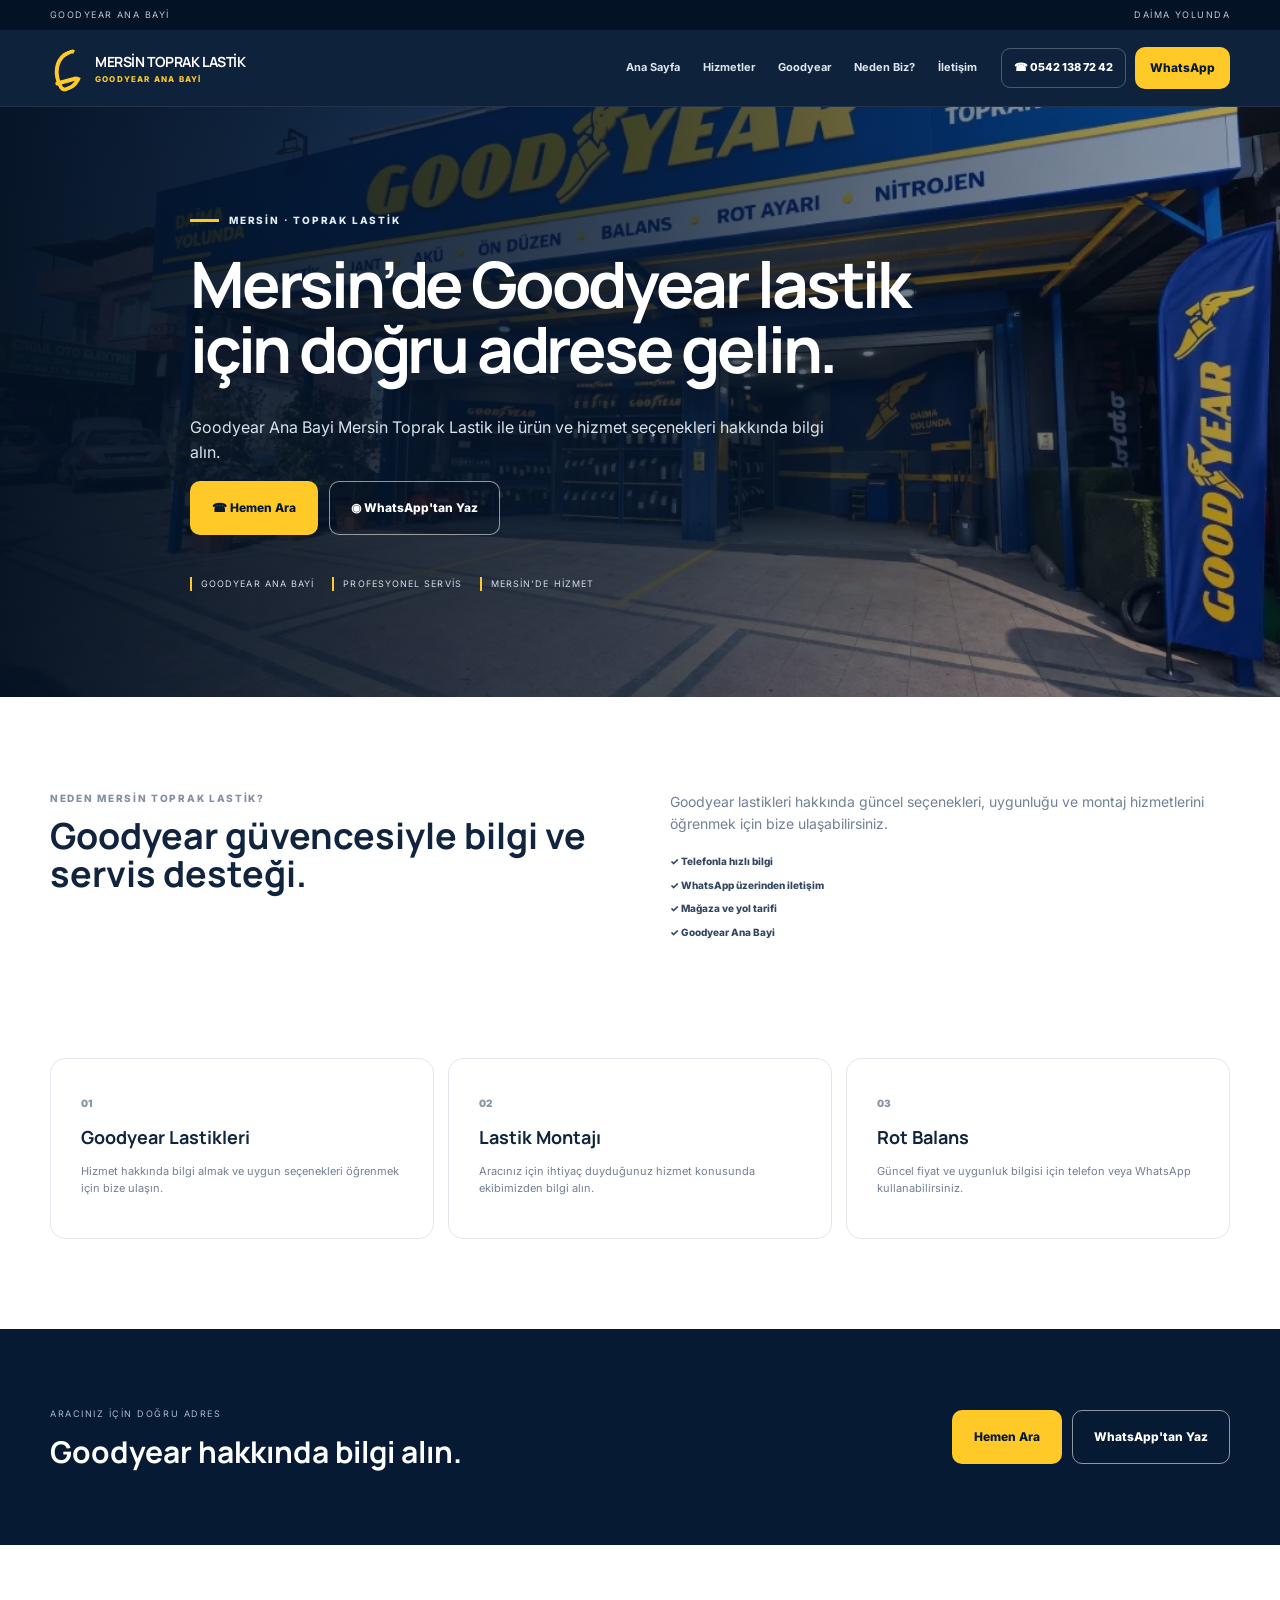
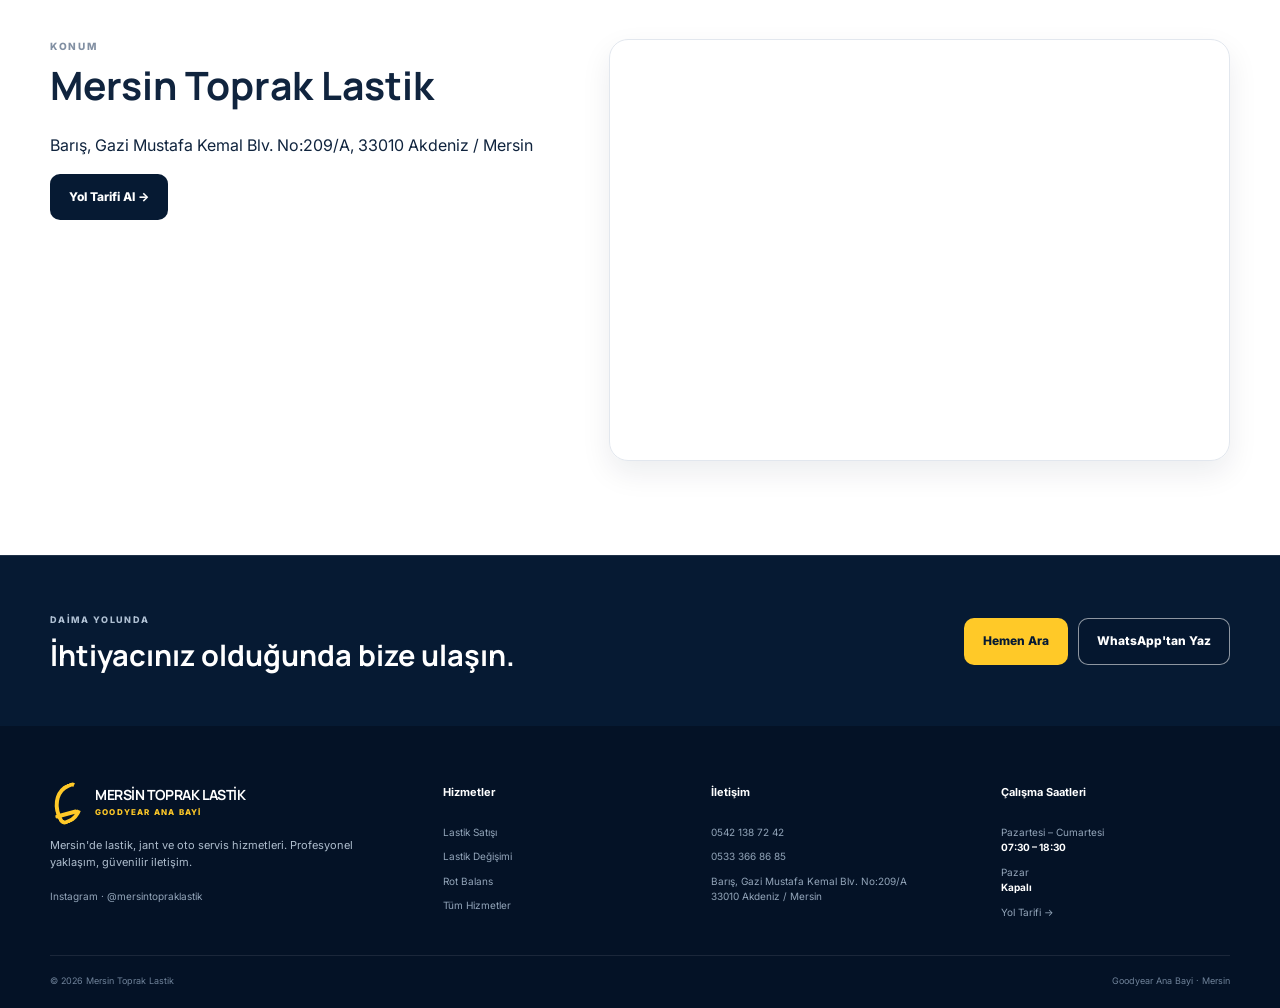
==== commit a2edbd62: "düzeltilmiş" ====
--- a/goodyear-lastik/index.html
+++ b/goodyear-lastik/index.html
@@ -22,7 +22,10 @@
 <div class="topline"><div class="container topline-inner"><span>GOODYEAR ANA BAYİ</span><span>DAİMA YOLUNDA</span></div></div>
 <header class="header" id="header">
   <div class="container nav-wrap">
-    <a class="brand brand-lockup" href="/" aria-label="Mersin Toprak Lastik ana sayfa"><img src="/assets/mersin-toprak-goodyear-lockup.png" alt="Mersin Toprak Lastik - Goodyear Ana Bayi"></a>
+    <a class="brand" href="/" aria-label="Mersin Toprak Lastik ana sayfa">
+      <span class="brand-badge"><span></span><i></i></span>
+      <span class="brand-copy"><b>MERSİN TOPRAK LASTİK</b><small>GOODYEAR ANA BAYİ</small></span>
+    </a>
     <button class="menu-btn" type="button" aria-controls="mainNav" aria-expanded="false" aria-label="Menüyü aç/kapat">☰</button>
     <nav class="nav" id="mainNav" aria-label="Ana menü">
       <a href="/#anasayfa">Ana Sayfa</a>
--- a/style.css
+++ b/style.css
@@ -25,31 +25,3 @@
 .service-card.dark:hover .service-icon{background:#1d4567;}
 @media(max-width:820px){.service-card{min-height:225px;}}
 @media(max-width:520px){.service-card{min-height:210px;padding:21px 19px 19px;}.service-icon{width:58px!important;height:58px!important;min-width:58px!important;min-height:58px!important;border-radius:16px;margin-bottom:14px;}.service-icon-svg{width:31px!important;height:31px!important;min-width:31px!important;min-height:31px!important;max-width:31px!important;max-height:31px!important;}.service-card h3{font-size:17px;}}
-
-
-/* Goodyear brand identity */
-.brand{gap:11px}
-.brand-divider{width:1px;height:28px;background:rgba(255,255,255,.18);margin:0 3px 0 7px}
-.brand-goodyear-logo{width:112px;height:auto;max-height:27px;object-fit:contain}
-.gy-logo{display:flex;align-items:center;margin:0 0 18px}
-.gy-logo img{width:min(360px,78%);height:auto;display:block;filter:drop-shadow(0 6px 18px rgba(0,0,0,.14))}
-.footer-main .brand-goodyear-logo{width:92px;max-height:22px}
-@media(max-width:820px){
-  .brand-divider,.brand-goodyear-logo{display:none}
-}
-@media(max-width:520px){
-  .gy-logo img{width:min(300px,92%)}
-}
-
-/* Mersin Toprak Lastik + Goodyear unified brand lockup */
-.brand-lockup{display:flex;align-items:center;min-width:0}
-.brand-lockup img{display:block;width:330px;height:auto;max-width:100%}
-@media(max-width:1100px){
-  .brand-lockup img{width:300px}
-}
-@media(max-width:820px){
-  .brand-lockup img{width:250px}
-}
-@media(max-width:520px){
-  .brand-lockup img{width:220px}
-}
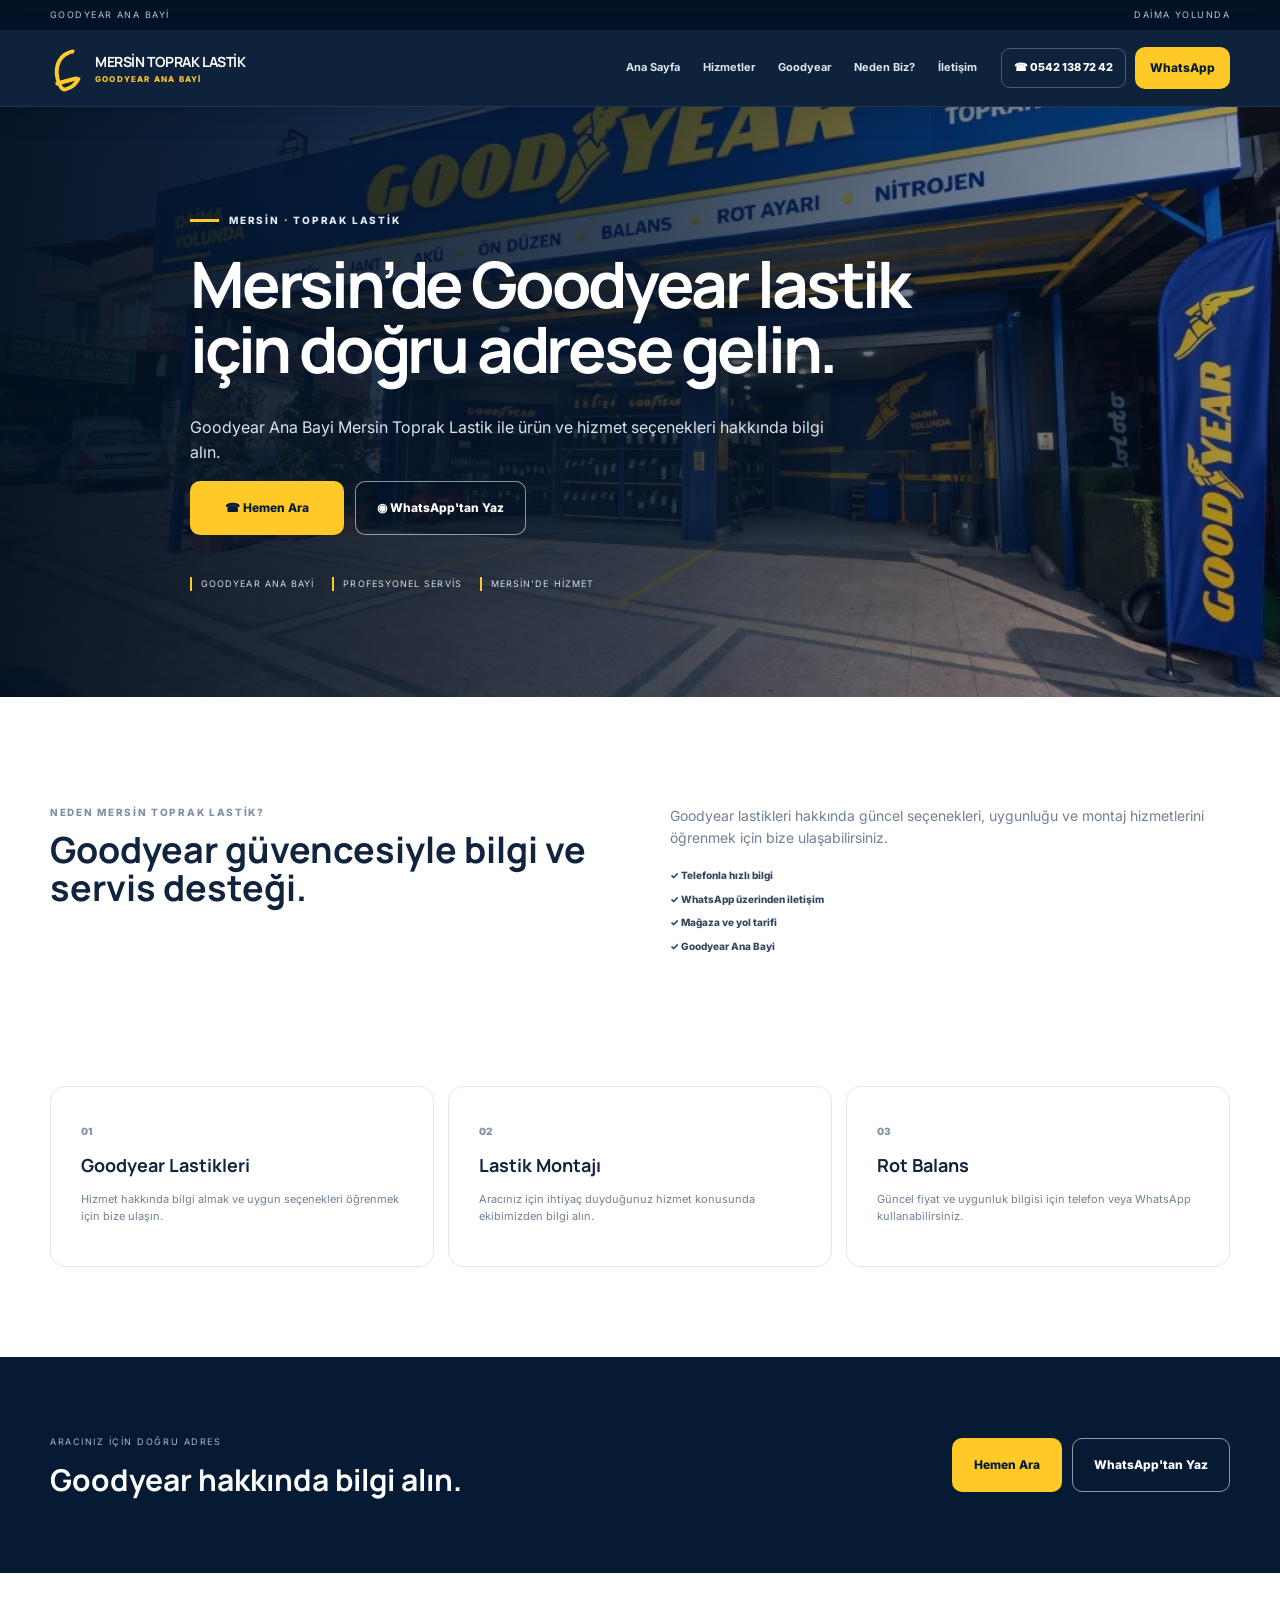
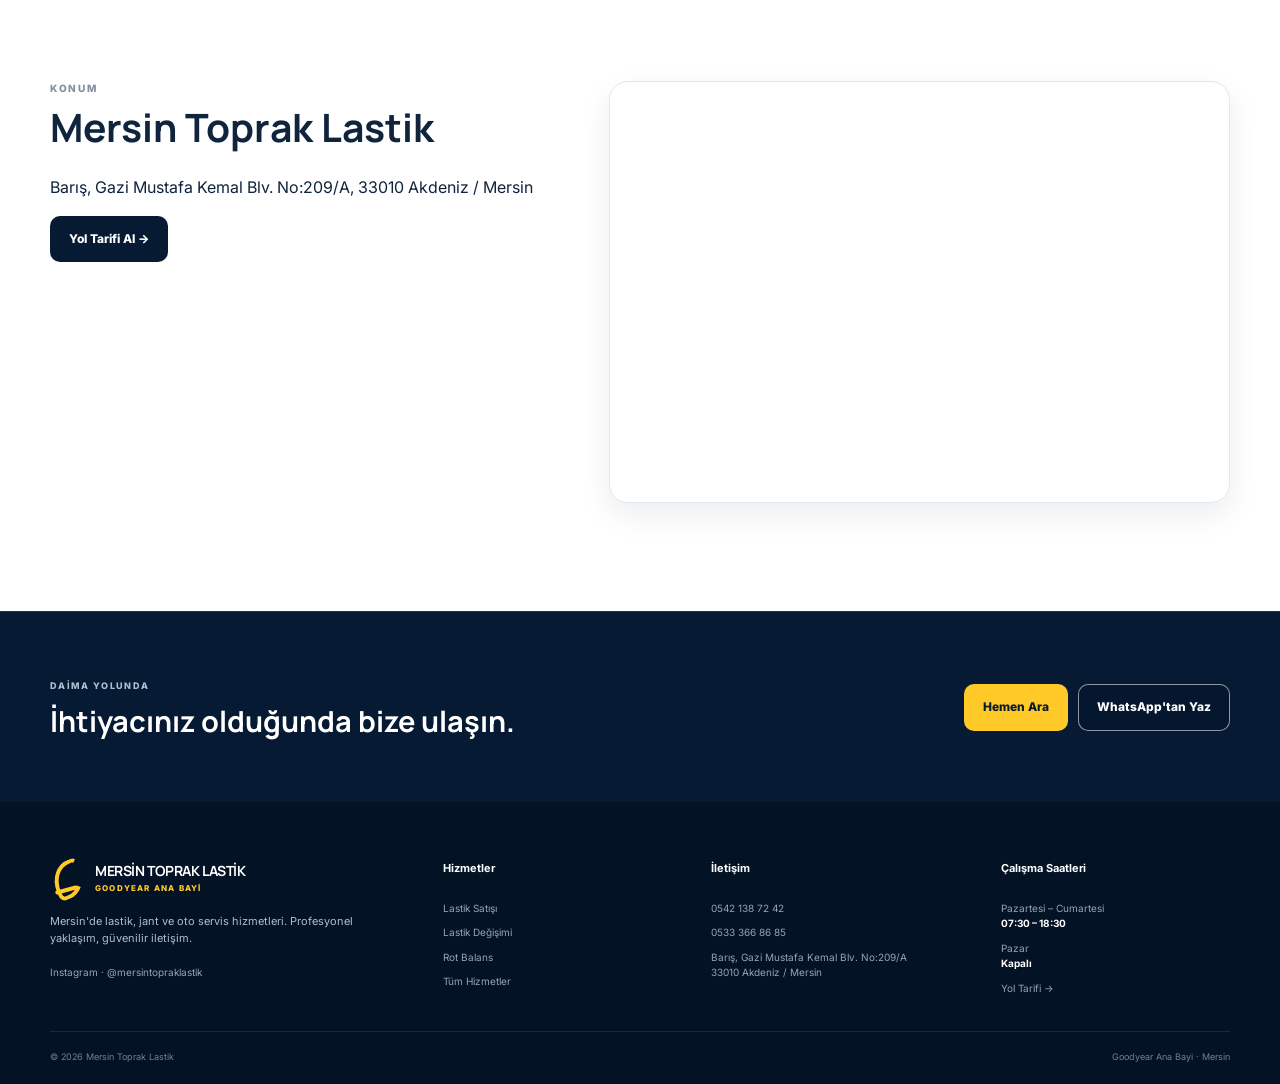
==== commit 4cc178d0: "tasarım iyileştirme" ====
--- a/goodyear-lastik/index.html
+++ b/goodyear-lastik/index.html
@@ -9,8 +9,8 @@
 <link rel="stylesheet" href="/style.css">
 <link rel="preload" as="image" href="/assets/toprak-lastik-cephe.webp" fetchpriority="high">
 <link rel="canonical" href="https://www.mersintopraklastik.com.tr/goodyear-lastik/">
-<title>Mersin Goodyear Lastik | Yetkili Bayii</title><meta name="description" content="Mersin Goodyear lastik için Mersin Toprak Lastik — Goodyear Ana Bayi.">
-<meta property="og:type" content="website"><meta property="og:title" content="Mersin Goodyear Lastik | Yetkili Bayii"><meta property="og:description" content="Mersin Goodyear lastik için Mersin Toprak Lastik — Goodyear Ana Bayi."><meta property="og:url" content="https://www.mersintopraklastik.com.tr/goodyear-lastik/"><meta property="og:image" content="https://www.mersintopraklastik.com.tr/assets/toprak-lastik-cephe.webp"><meta property="og:locale" content="tr_TR">
+<title>Mersin Goodyear Lastik | Goodyear Ana Bayi</title><meta name="description" content="Mersin Goodyear lastik için Mersin Toprak Lastik — Goodyear Ana Bayi.">
+<meta property="og:type" content="website"><meta property="og:title" content="Mersin Goodyear Lastik | Goodyear Ana Bayi"><meta property="og:description" content="Mersin Goodyear lastik için Mersin Toprak Lastik — Goodyear Ana Bayi."><meta property="og:url" content="https://www.mersintopraklastik.com.tr/goodyear-lastik/"><meta property="og:image" content="https://www.mersintopraklastik.com.tr/assets/toprak-lastik-cephe.webp"><meta property="og:locale" content="tr_TR">
 <script type="application/ld+json">{
   "@context":"https://schema.org","@type":"LocalBusiness","additionalType":"https://schema.org/TireShop",
   "name":"Mersin Toprak Lastik","telephone":["+905421387242","+905333668685"],"url":"https://www.mersintopraklastik.com.tr/goodyear-lastik/","image":"https://www.mersintopraklastik.com.tr/assets/toprak-lastik-cephe.webp",
@@ -43,7 +43,7 @@
 <section class="lp-section section"><div class="container lp-two"><div><span class="kicker">NEDEN MERSİN TOPRAK LASTİK?</span><h2>Goodyear güvencesiyle bilgi ve servis desteği.</h2></div><div><p>Goodyear lastikleri hakkında güncel seçenekleri, uygunluğu ve montaj hizmetlerini öğrenmek için bize ulaşabilirsiniz.</p><div class="detail-list"><span>✓ Telefonla hızlı bilgi</span><span>✓ WhatsApp üzerinden iletişim</span><span>✓ Mağaza ve yol tarifi</span><span>✓ Goodyear Ana Bayi</span></div></div></div></section>
 <section class="lp-services"><div class="container"><div class="lp-service-grid"><div><span>01</span><h3>Goodyear Lastikleri</h3><p>Hizmet hakkında bilgi almak ve uygun seçenekleri öğrenmek için bize ulaşın.</p></div><div><span>02</span><h3>Lastik Montajı</h3><p>Aracınız için ihtiyaç duyduğunuz hizmet konusunda ekibimizden bilgi alın.</p></div><div><span>03</span><h3>Rot Balans</h3><p>Güncel fiyat ve uygunluk bilgisi için telefon veya WhatsApp kullanabilirsiniz.</p></div></div></div></section>
 <section class="lp-cta"><div class="container"><div><span>ARACINIZ İÇİN DOĞRU ADRES</span><h2>Goodyear hakkında bilgi alın.</h2></div><div class="quick-cta-actions"><a class="btn btn-yellow btn-xl track-cta" data-cta="phone" href="tel:+905421387242">Hemen Ara</a><a class="btn btn-ghost btn-xl track-cta" data-cta="whatsapp" href="https://wa.me/905421387242" target="_blank" rel="noopener">WhatsApp'tan Yaz</a></div></div></section>
-<section class="contact section"><div class="container contact-wrap"><div class="contact-copy"><span class="kicker">KONUM</span><h2>Mersin Toprak Lastik</h2><p>Barış, Gazi Mustafa Kemal Blv. No:209/A, 33010 Akdeniz / Mersin</p><a class="btn btn-navy" href="https://www.google.com/maps/dir/?api=1&destination=Bar%C4%B1%C5%9F%2C%20Gazi%20Mustafa%20Kemal%20Blv.%20No%3A209%2FA%2C%20Akdeniz%2FMersin" target="_blank" rel="noopener">Yol Tarifi Al →</a></div><div class="map-frame"><iframe title="Mersin Toprak Lastik konum haritası" src="https://www.google.com/maps?q=Bar%C4%B1%C5%9F%2C%20Gazi%20Mustafa%20Kemal%20Blv.%20No%3A209%2FA%2C%20Akdeniz%2FMersin&output=embed" loading="lazy"></iframe></div></div></section>
+<section class="contact section"><div class="container contact-wrap"><div class="contact-copy"><span class="kicker">KONUM</span><h2>Mersin Toprak Lastik</h2><p>Barış, Gazi Mustafa Kemal Blv. No:209/A, 33010 Akdeniz / Mersin</p><a class="btn btn-navy" href="https://www.google.com/maps/place/Mersin+Toprak+Lastik-Goodyear+Yetkili+Bayii/@36.8005869,34.61231,559m/data=!3m2!1e3!4b1!4m6!3m5!1s0x1527f30176b6448f:0xa82f6b3eb2f2e875!8m2!3d36.8005826!4d34.6148849!16s%2Fg%2F11xtbkv9j8!5m1!1e1?entry=ttu&g_ep=EgoyMDI2MDkxNi4wIKXMDSoASAFQAw%3D%3D" target="_blank" rel="noopener">Yol Tarifi Al →</a></div><div class="map-frame"><iframe title="Mersin Toprak Lastik konum haritası" src="https://www.google.com/maps?q=Bar%C4%B1%C5%9F%2C%20Gazi%20Mustafa%20Kemal%20Blv.%20No%3A209%2FA%2C%20Akdeniz%2FMersin&output=embed" loading="lazy"></iframe></div></div></section>
 </main>
 <section class="quick-cta"><div class="container quick-cta-inner"><div><span>DAİMA YOLUNDA</span><h2>İhtiyacınız olduğunda bize ulaşın.</h2></div><div class="quick-cta-actions"><a class="btn btn-yellow track-cta" data-cta="phone" href="tel:+905421387242">Hemen Ara</a><a class="btn btn-ghost track-cta" data-cta="whatsapp" href="https://wa.me/905421387242" target="_blank" rel="noopener">WhatsApp'tan Yaz</a></div></div></section>
 <footer class="footer"><div class="container footer-grid">
@@ -52,6 +52,6 @@
   <div><h4>İletişim</h4><a href="tel:+905421387242">0542 138 72 42</a><a href="tel:+905333668685">0533 366 86 85</a><span>Barış, Gazi Mustafa Kemal Blv. No:209/A<br>33010 Akdeniz / Mersin</span></div>
   <div><h4>Çalışma Saatleri</h4><span>Pazartesi – Cumartesi<br><b>07:30 – 18:30</b></span><span>Pazar<br><b>Kapalı</b></span><a href="/iletisim/">Yol Tarifi →</a></div>
 </div><div class="container footer-bottom"><span>© 2026 Mersin Toprak Lastik</span><span>Goodyear Ana Bayi · Mersin</span></div></footer>
-<div class="mobile-bar"><a class="track-cta" data-cta="phone" href="tel:+905421387242"><b>☎</b>Ara</a><a class="track-cta" data-cta="whatsapp" href="https://wa.me/905421387242" target="_blank" rel="noopener"><b>◉</b>WhatsApp</a><a class="track-cta" data-cta="directions" href="https://www.google.com/maps/dir/?api=1&destination=Bar%C4%B1%C5%9F%2C%20Gazi%20Mustafa%20Kemal%20Blv.%20No%3A209%2FA%2C%20Akdeniz%2FMersin" target="_blank" rel="noopener"><b>⌖</b>Yol Tarifi</a></div>
+<div class="mobile-bar"><a class="track-cta" data-cta="phone" href="tel:+905421387242"><b>☎</b>Ara</a><a class="track-cta" data-cta="whatsapp" href="https://wa.me/905421387242" target="_blank" rel="noopener"><b>◉</b>WhatsApp</a><a class="track-cta" data-cta="directions" href="https://www.google.com/maps/place/Mersin+Toprak+Lastik-Goodyear+Yetkili+Bayii/@36.8005869,34.61231,559m/data=!3m2!1e3!4b1!4m6!3m5!1s0x1527f30176b6448f:0xa82f6b3eb2f2e875!8m2!3d36.8005826!4d34.6148849!16s%2Fg%2F11xtbkv9j8!5m1!1e1?entry=ttu&g_ep=EgoyMDI2MDkxNi4wIKXMDSoASAFQAw%3D%3D" target="_blank" rel="noopener"><b>⌖</b>Yol Tarifi</a></div>
 <script src="/script.js" defer></script>
 </body></html>
--- a/style.css
+++ b/style.css
@@ -25,3 +25,82 @@
 .service-card.dark:hover .service-icon{background:#1d4567;}
 @media(max-width:820px){.service-card{min-height:225px;}}
 @media(max-width:520px){.service-card{min-height:210px;padding:21px 19px 19px;}.service-icon{width:58px!important;height:58px!important;min-width:58px!important;min-height:58px!important;border-radius:16px;margin-bottom:14px;}.service-icon-svg{width:31px!important;height:31px!important;min-width:31px!important;min-height:31px!important;max-width:31px!important;max-height:31px!important;}.service-card h3{font-size:17px;}}
+
+
+/* PREMIUM VISUAL PASS — Mersin Toprak Lastik */
+:root{
+  --premium-yellow:#FFC928;
+  --premium-surface:#F4F6F9;
+}
+.section{padding:108px 0}
+.section-top{margin-bottom:44px}
+.header{box-shadow:0 8px 28px rgba(2,12,26,.12)}
+.hero{min-height:650px}
+.hero-inner{min-height:650px}
+.hero-bg{transform:scale(1.035);filter:saturate(.92) contrast(1.03)}
+.hero-shade{
+  background:
+    linear-gradient(180deg,rgba(2,10,21,.30) 0%,rgba(2,10,21,.12) 32%,rgba(2,10,21,.42) 100%),
+    linear-gradient(90deg,rgba(3,15,30,.93) 0%,rgba(5,21,40,.78) 30%,rgba(6,24,44,.38) 58%,rgba(6,24,44,.08) 100%);
+}
+.hero-copy{max-width:620px;padding:108px 0}
+.hero h1{font-size:clamp(38px,4.6vw,60px);line-height:1.06;letter-spacing:-.045em}
+.hero p{max-width:520px;line-height:1.7}
+.hero-actions .btn{min-width:154px}
+.services{background:#fff}
+.service-grid{gap:18px}
+.service-card{min-height:270px;padding:27px 23px;border-radius:16px}
+.service-icon{width:56px;height:56px;border-radius:14px;margin-bottom:24px}
+.service-icon-svg{width:30px;height:30px}
+.service-card:hover{transform:translateY(-8px);box-shadow:0 18px 45px rgba(6,26,51,.10)}
+.why{background:var(--premium-surface)}
+.why-grid{background:#fff;border-radius:18px;overflow:hidden;box-shadow:0 12px 35px rgba(6,26,51,.045)}
+.why-item{padding:30px 25px 34px;border-right:1px solid var(--line);transition:.25s}
+.why-item:hover{background:#fbfcfd}
+.why-icon{
+  width:46px;height:46px;border-radius:13px;background:#eef3f7;
+  color:var(--navy);display:grid;place-items:center;
+  border:1px solid #e2e9ef;margin-bottom:20px;
+}
+.why-icon svg{width:25px;height:25px;fill:none;stroke:currentColor;stroke-width:2.2;stroke-linecap:round;stroke-linejoin:round}
+.why-item>b{display:block;font-size:9px;color:#9aa7b7;letter-spacing:.12em}
+.why-item h3{margin-top:8px}
+.brand-showcase{position:relative}
+.brand-left{padding:100px 0}
+.brand-kicker{color:var(--premium-yellow)!important}
+.gy-logo{font-size:76px;letter-spacing:-.085em;text-shadow:0 8px 28px rgba(0,0,0,.12)}
+.brand-left h2{font-size:39px}
+.brand-art{min-height:500px}
+.brand-tag{letter-spacing:.2em}
+.campaigns{padding-top:108px}
+.story{padding-top:108px}
+.reviews{padding-top:108px}
+.contact{padding-top:108px}
+.quick-cta-inner{min-height:190px}
+@media (max-width:900px){
+  .section{padding:84px 0}
+  .hero,.hero-inner{min-height:600px}
+  .hero-copy{padding:90px 0}
+  .hero h1{font-size:clamp(36px,8vw,52px)}
+  .brand-left{padding:78px 0}
+}
+@media (max-width:700px){
+  .section{padding:72px 0}
+  .section-top{margin-bottom:34px}
+  .hero{min-height:620px}
+  .hero-inner{min-height:620px}
+  .hero-copy{padding:78px 0 95px}
+  .hero h1{font-size:clamp(34px,10vw,46px);line-height:1.08}
+  .hero p{font-size:14px;line-height:1.65}
+  .hero-actions{gap:10px}
+  .hero-actions .btn{min-width:0;flex:1}
+  .service-grid{gap:12px}
+  .service-card{min-height:245px;padding:22px 18px}
+  .service-icon{width:50px;height:50px;margin-bottom:19px}
+  .why-grid{border-radius:14px}
+  .why-item{padding:24px 19px 28px}
+  .why-icon{width:42px;height:42px;margin-bottom:15px}
+  .brand-left{padding:70px 0}
+  .gy-logo{font-size:58px}
+  .brand-art{min-height:330px}
+}
